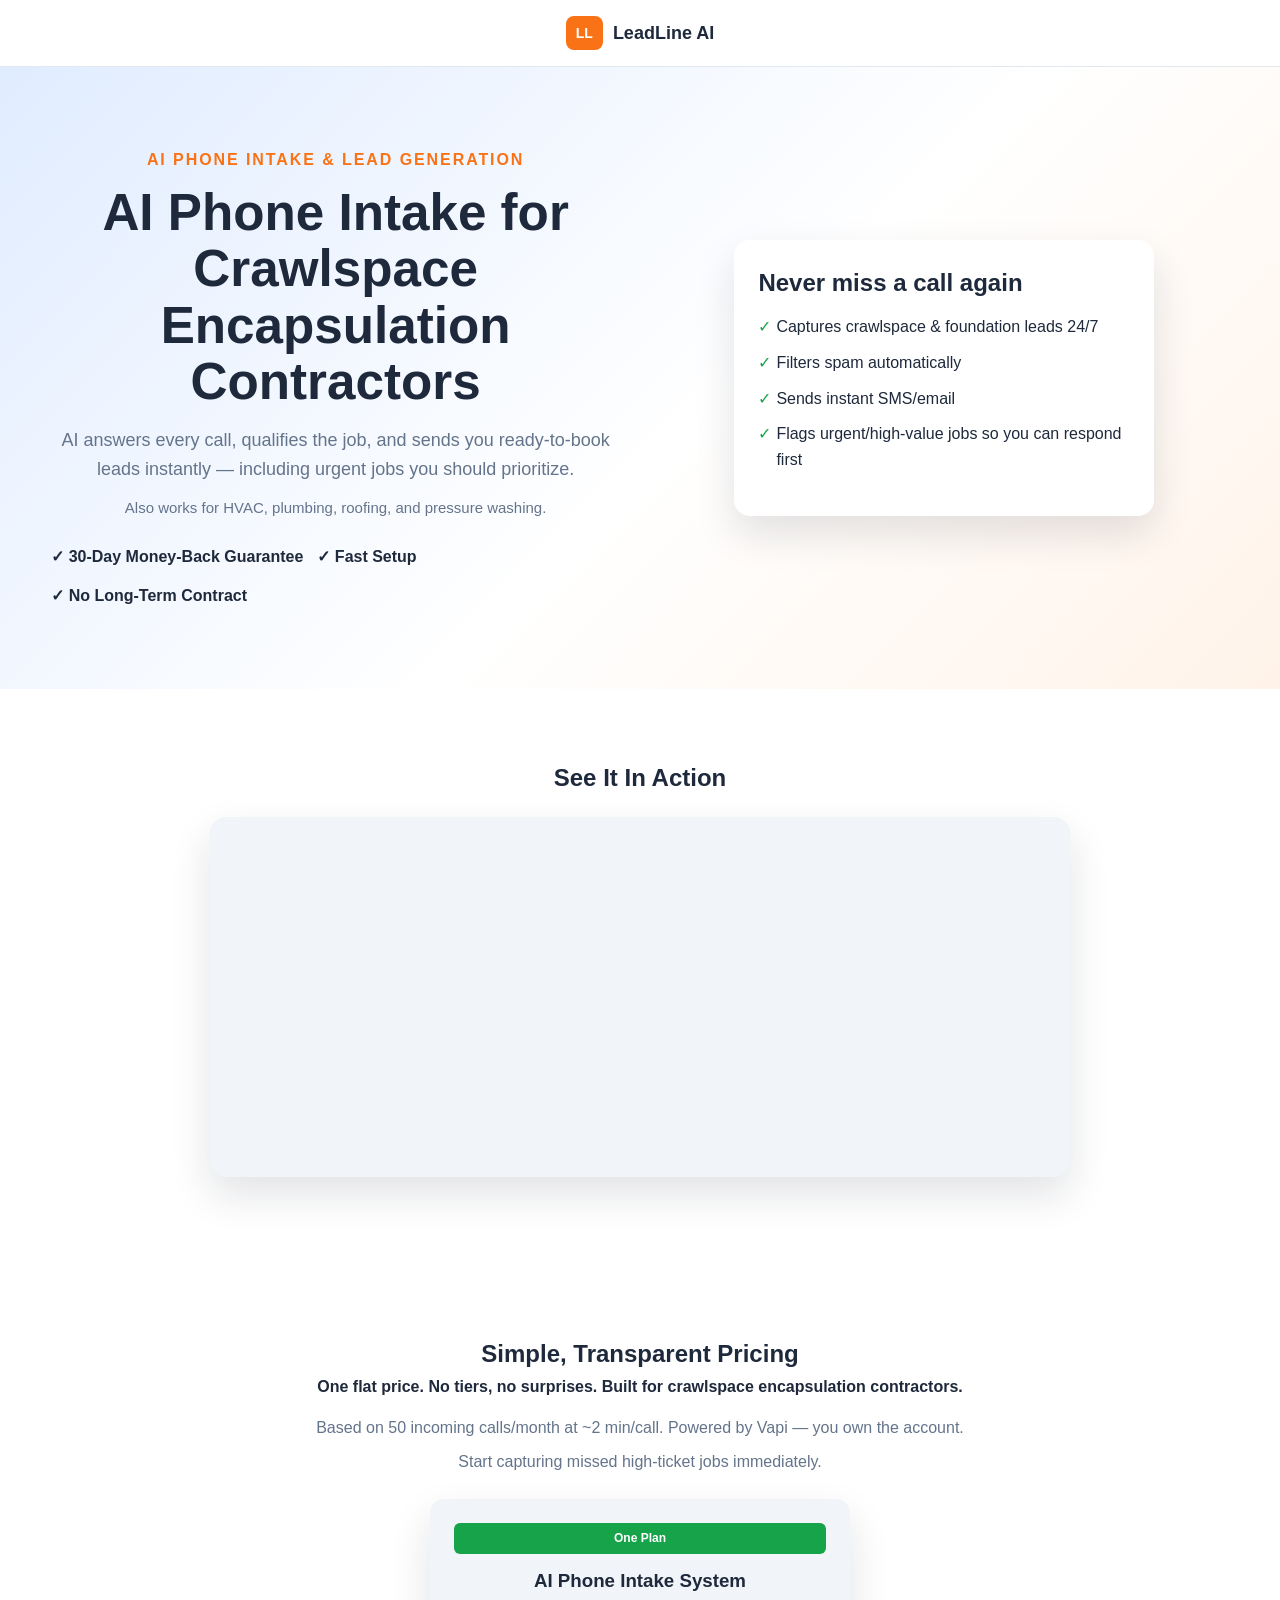
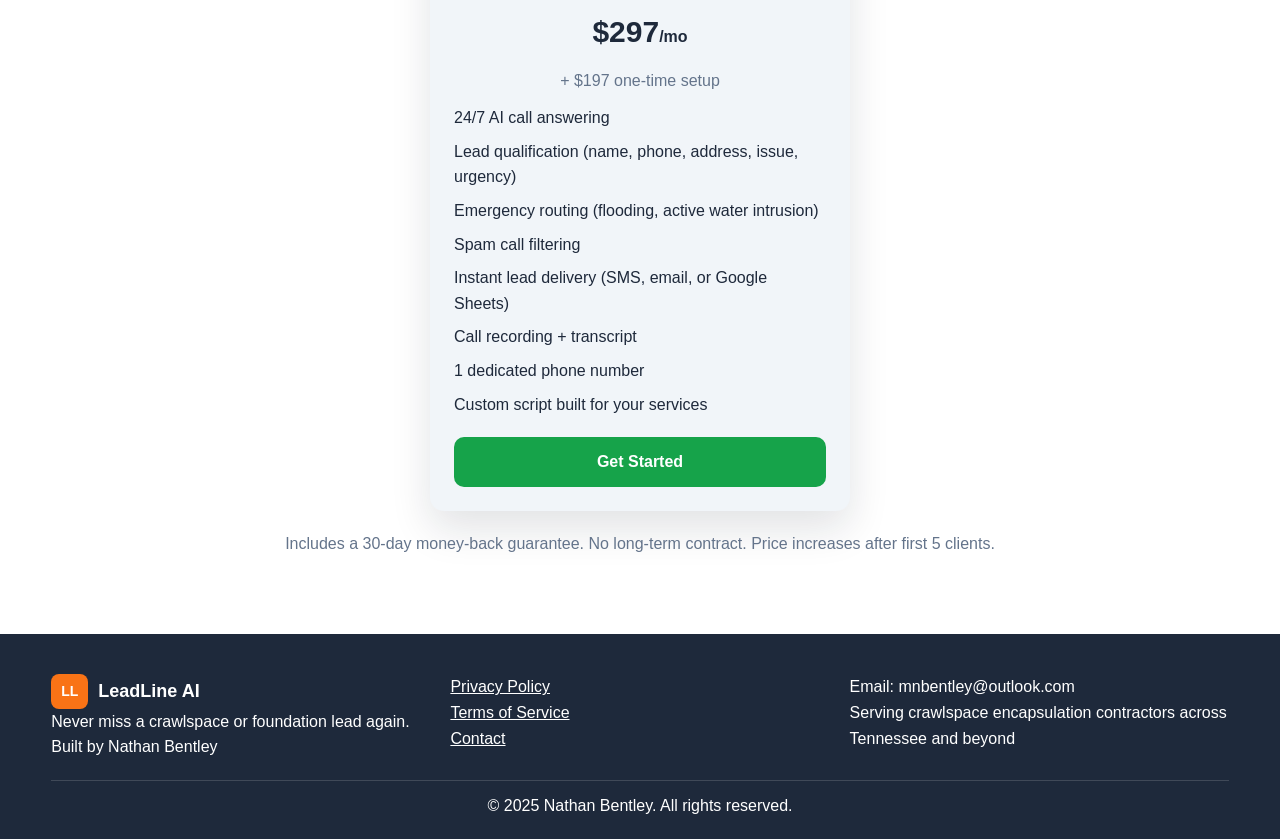
==== phone-intake-landing/index.html @ 7476817b "add urgency angle to hero + tighten copy" ====
<!DOCTYPE html>
<html lang="en">
<head>
  <meta charset="UTF-8" />
  <meta name="viewport" content="width=device-width, initial-scale=1" />
  <meta name="description" content="LeadLine AI answers missed calls, qualifies leads, and delivers them instantly for crawlspace encapsulation contractors." />
  <!-- Open Graph / Social Media -->
  <meta property="og:type" content="website" />
  <meta property="og:title" content="LeadLine AI | AI Phone Intake for Crawlspace Encapsulation Contractors" />
  <meta property="og:description" content="Never miss a lead—24/7 call answering, qualification, and job scheduling for crawlspace encapsulation contractors." />
  <meta property="og:image" content="https://yourdomain.com/social-preview.png" />
  <meta property="og:url" content="https://yourdomain.com" />
  <meta name="twitter:card" content="summary_large_image" />
  <meta name="twitter:title" content="LeadLine AI | AI Phone Intake for Crawlspace Encapsulation Contractors" />
  <meta name="twitter:description" content="Never miss a lead—24/7 call answering, qualification, and job scheduling for crawlspace encapsulation." />
  <meta name="twitter:image" content="https://yourdomain.com/social-preview.png" />
  <title>LeadLine AI | AI Phone Intake for Crawlspace Encapsulation Contractors</title>
  <link rel="icon" type="image/png" href="favicon.png" />
  <link rel="stylesheet" href="styles.css" />
</head>
<body>
  <a class="skip-link" href="#main">Skip to content</a>

  <header class="site-header" id="top">
    <nav class="nav" aria-label="Main">
      <div class="brand">
        <span class="brand-mark" aria-hidden="true">LL</span>
        <span class="brand-name">LeadLine AI</span>
      </div>
    </nav>
  </header>

  <main id="main">
    <section class="hero">
      <div class="container hero-grid">
        <div class="hero-copy">
          <p class="eyebrow">AI Phone Intake & Lead Generation</p>
          <h1>AI Phone Intake for Crawlspace Encapsulation Contractors</h1>
          <p class="subhead">AI answers every call, qualifies the job, and sends you ready-to-book leads instantly — including urgent jobs you should prioritize.</p>
          <p class="subhead" style="font-size: 15px; margin-top: -12px;">Also works for HVAC, plumbing, roofing, and pressure washing.</p>
          <div class="trust">
            <span>✓ 30-Day Money-Back Guarantee</span>
            <span>✓ Fast Setup</span>
            <span>✓ No Long-Term Contract</span>
          </div>
        </div>
        <div class="hero-card" aria-label="Summary card">
          <div class="hero-card-inner">
            <h2>Never miss a call again</h2>
            <ul>
              <li>Captures crawlspace & foundation leads 24/7</li>
              <li>Filters spam automatically</li>
              <li>Sends instant SMS/email</li>
              <li>Flags urgent/high-value jobs so you can respond first</li>
            </ul>
          </div>
        </div>
      </div>
    </section>

    <section class="video" id="get-started">
      <div class="container">
        <h2>See It In Action</h2>
        <div class="video-wrap">
          <iframe
            title="LeadLine AI demo"
            src="https://www.loom.com/embed/12f3e330331041a691b1dd29a1fb21e3"
            frameborder="0"
            allowfullscreen>
          </iframe>
        </div>
      </div>
    </section>

    <section class="pricing" id="pricing">
      <div class="container">
        <h2>Simple, Transparent Pricing</h2>
        <p class="calc" style="margin-bottom: 16px; font-weight: 600; color: var(--dark);">One flat price. No tiers, no surprises. Built for crawlspace encapsulation contractors.</p>
        <p class="calc">Based on 50 incoming calls/month at ~2 min/call. Powered by Vapi — you own the account.</p>
        <p class="calc">Start capturing missed high-ticket jobs immediately.</p>
        <div class="pricing-grid">
          <div class="card">
            <span class="badge badge-pop">One Plan</span>
            <h3>AI Phone Intake System</h3>
            <p class="price">$297<span>/mo</span></p>
            <p class="setup">+ $197 one-time setup</p>
            <ul>
              <li>24/7 AI call answering</li>
              <li>Lead qualification (name, phone, address, issue, urgency)</li>
              <li>Emergency routing (flooding, active water intrusion)</li>
              <li>Spam call filtering</li>
              <li>Instant lead delivery (SMS, email, or Google Sheets)</li>
              <li>Call recording + transcript</li>
              <li>1 dedicated phone number</li>
              <li>Custom script built for your services</li>
            </ul>
            <a class="btn btn-primary" data-track="pricing-pro" href="https://buy.stripe.com/eVq7sKauSaXr9Ei1E37kc06" target="_blank" rel="noopener">Get Started</a>
          </div>
        </div>
        <p class="calc" style="margin-top: 20px; text-align: center;">Includes a 30-day money-back guarantee. No long-term contract. Price increases after first 5 clients.</p>
      </div>
    </section>
  </main>

  <footer class="footer">
    <div class="container footer-grid">
      <div>
        <div class="brand">
          <span class="brand-mark" aria-hidden="true">LL</span>
          <span class="brand-name">LeadLine AI</span>
        </div>
        <p>Never miss a crawlspace or foundation lead again.</p>
        <p>Built by Nathan Bentley</p>
      </div>
      <div>
        <p><a href="#">Privacy Policy</a></p>
        <p><a href="#">Terms of Service</a></p>
        <p><a href="mailto:mnbentley@outlook.com">Contact</a></p>
      </div>
      <div>
        <p>Email: mnbentley@outlook.com</p>
        <p>Serving crawlspace encapsulation contractors across Tennessee and beyond</p>
      </div>
    </div>
    <div class="container footer-bottom">
      <p>© 2025 Nathan Bentley. All rights reserved.</p>
    </div>
  </footer>

</body>
</html>
---- phone-intake-landing/styles.css ----
:root {
  --primary: #2563eb;
  --secondary: #16a34a;
  --accent: #f97316;
  --dark: #1e293b;
  --medium: #64748b;
  --light: #f1f5f9;
  --white: #ffffff;
  --shadow: 0 18px 40px rgba(15, 23, 42, 0.12);
}

* {
  box-sizing: border-box;
  margin: 0;
  padding: 0;
}

body {
  font-family: "Segoe UI", Roboto, sans-serif;
  color: var(--dark);
  background: var(--white);
  line-height: 1.6;
}

a {
  color: inherit;
  text-decoration: none;
}

img, iframe {
  max-width: 100%;
  display: block;
}

.skip-link {
  position: absolute;
  left: -999px;
  top: 10px;
  background: var(--dark);
  color: var(--white);
  padding: 8px 12px;
  z-index: 1000;
}

.skip-link:focus {
  left: 10px;
}

.container {
  width: min(1200px, 92%);
  margin: 0 auto;
}

.site-header {
  position: sticky;
  top: 0;
  z-index: 999;
  background: rgba(255, 255, 255, 0.92);
  backdrop-filter: blur(10px);
  border-bottom: 1px solid #e2e8f0;
}

.nav {
  display: flex;
  align-items: center;
  justify-content: center;
  padding: 16px 0;
}

.brand {
  display: flex;
  align-items: center;
  gap: 10px;
  font-weight: 700;
}

.brand-mark {
  background: var(--accent);
  color: var(--white);
  padding: 6px 10px;
  border-radius: 8px;
  font-size: 14px;
}

.brand-name {
  font-size: 18px;
}

.hero {
  background: linear-gradient(135deg, #e0ecff, #ffffff 55%, #fff3e9);
  padding: 80px 0;
}

.hero-grid {
  display: grid;
  grid-template-columns: repeat(auto-fit, minmax(280px, 1fr));
  gap: 40px;
  align-items: center;
}

.hero-copy {
  text-align: center;
}

.eyebrow {
  text-transform: uppercase;
  letter-spacing: 0.12em;
  font-weight: 700;
  color: var(--accent);
  margin-bottom: 12px;
}

.hero h1 {
  font-size: clamp(32px, 4vw, 52px);
  line-height: 1.1;
  margin-bottom: 16px;
}

.subhead {
  font-size: 18px;
  color: var(--medium);
  margin-bottom: 24px;
}

.btn {
  display: inline-flex;
  align-items: center;
  justify-content: center;
  min-height: 48px;
  padding: 12px 22px;
  border-radius: 10px;
  font-weight: 700;
  transition: transform 0.2s ease, box-shadow 0.2s ease;
}

.btn:hover {
  transform: translateY(-2px);
  box-shadow: var(--shadow);
}

.btn-primary {
  background: var(--secondary);
  color: var(--white);
}

.btn-secondary {
  border: 2px solid var(--primary);
  color: var(--primary);
  background: transparent;
}

.btn-outline {
  border: 2px solid var(--dark);
  color: var(--dark);
  background: transparent;
}

.trust {
  display: flex;
  flex-wrap: wrap;
  gap: 14px;
  color: var(--dark);
  font-weight: 600;
}

.hero-card {
  background: var(--white);
  border-radius: 16px;
  box-shadow: var(--shadow);
  padding: 24px;
  max-width: 420px;
  margin: 0 auto;
}

.hero-card-inner h2 {
  margin-bottom: 12px;
}

.hero-card-inner ul {
  list-style: none;
  margin: 12px 0 20px;
}

.hero-card-inner li {
  padding-left: 18px;
  position: relative;
  margin-bottom: 10px;
}

.hero-card-inner li::before {
  content: "✓";
  position: absolute;
  left: 0;
  color: var(--secondary);
}

.video {
  padding: 70px 0;
}

.video .container,
.pricing .container {
  text-align: center;
}

.video-wrap {
  margin: 20px 0 18px;
  border-radius: 16px;
  overflow: hidden;
  background: var(--light);
  box-shadow: var(--shadow);
  max-width: 860px;
  margin-left: auto;
  margin-right: auto;
}

.video-wrap iframe {
  width: 100%;
  height: 360px;
  border: 0;
}

.pricing {
  background: var(--white);
  padding: 70px 0;
}

.calc {
  color: var(--medium);
  margin-bottom: 8px;
}

.pricing-grid {
  display: grid;
  grid-template-columns: minmax(260px, 420px);
  gap: 22px;
  margin-top: 24px;
  justify-content: center;
}

.card {
  background: var(--light);
  border-radius: 14px;
  padding: 24px;
  display: flex;
  flex-direction: column;
  gap: 12px;
  box-shadow: var(--shadow);
  transition: transform 0.2s ease, box-shadow 0.2s ease;
}

.card:hover {
  transform: translateY(-4px);
  box-shadow: 0 20px 50px rgba(15, 23, 42, 0.18);
}

.card ul {
  list-style: none;
  text-align: left;
}

.card ul li {
  margin-bottom: 8px;
}

.badge {
  background: var(--accent);
  color: var(--white);
  padding: 6px 10px;
  display: inline-block;
  border-radius: 6px;
  font-size: 12px;
  font-weight: 700;
}

.badge-pop {
  background: var(--secondary);
}

.price {
  font-size: 30px;
  font-weight: 700;
}

.price span {
  font-size: 16px;
  color: inherit;
}

.setup {
  color: var(--medium);
}

.footer {
  background: var(--dark);
  color: var(--white);
  padding: 40px 0 20px;
}

.footer-grid {
  display: grid;
  grid-template-columns: repeat(auto-fit, minmax(220px, 1fr));
  gap: 20px;
}

.footer a {
  color: var(--white);
  text-decoration: underline;
}

.footer-bottom {
  border-top: 1px solid rgba(255, 255, 255, 0.15);
  margin-top: 20px;
  padding-top: 12px;
  text-align: center;
}

@media (max-width: 768px) {
  .hero {
    padding: 64px 0;
  }

  .video-wrap iframe {
    height: 220px;
  }
}
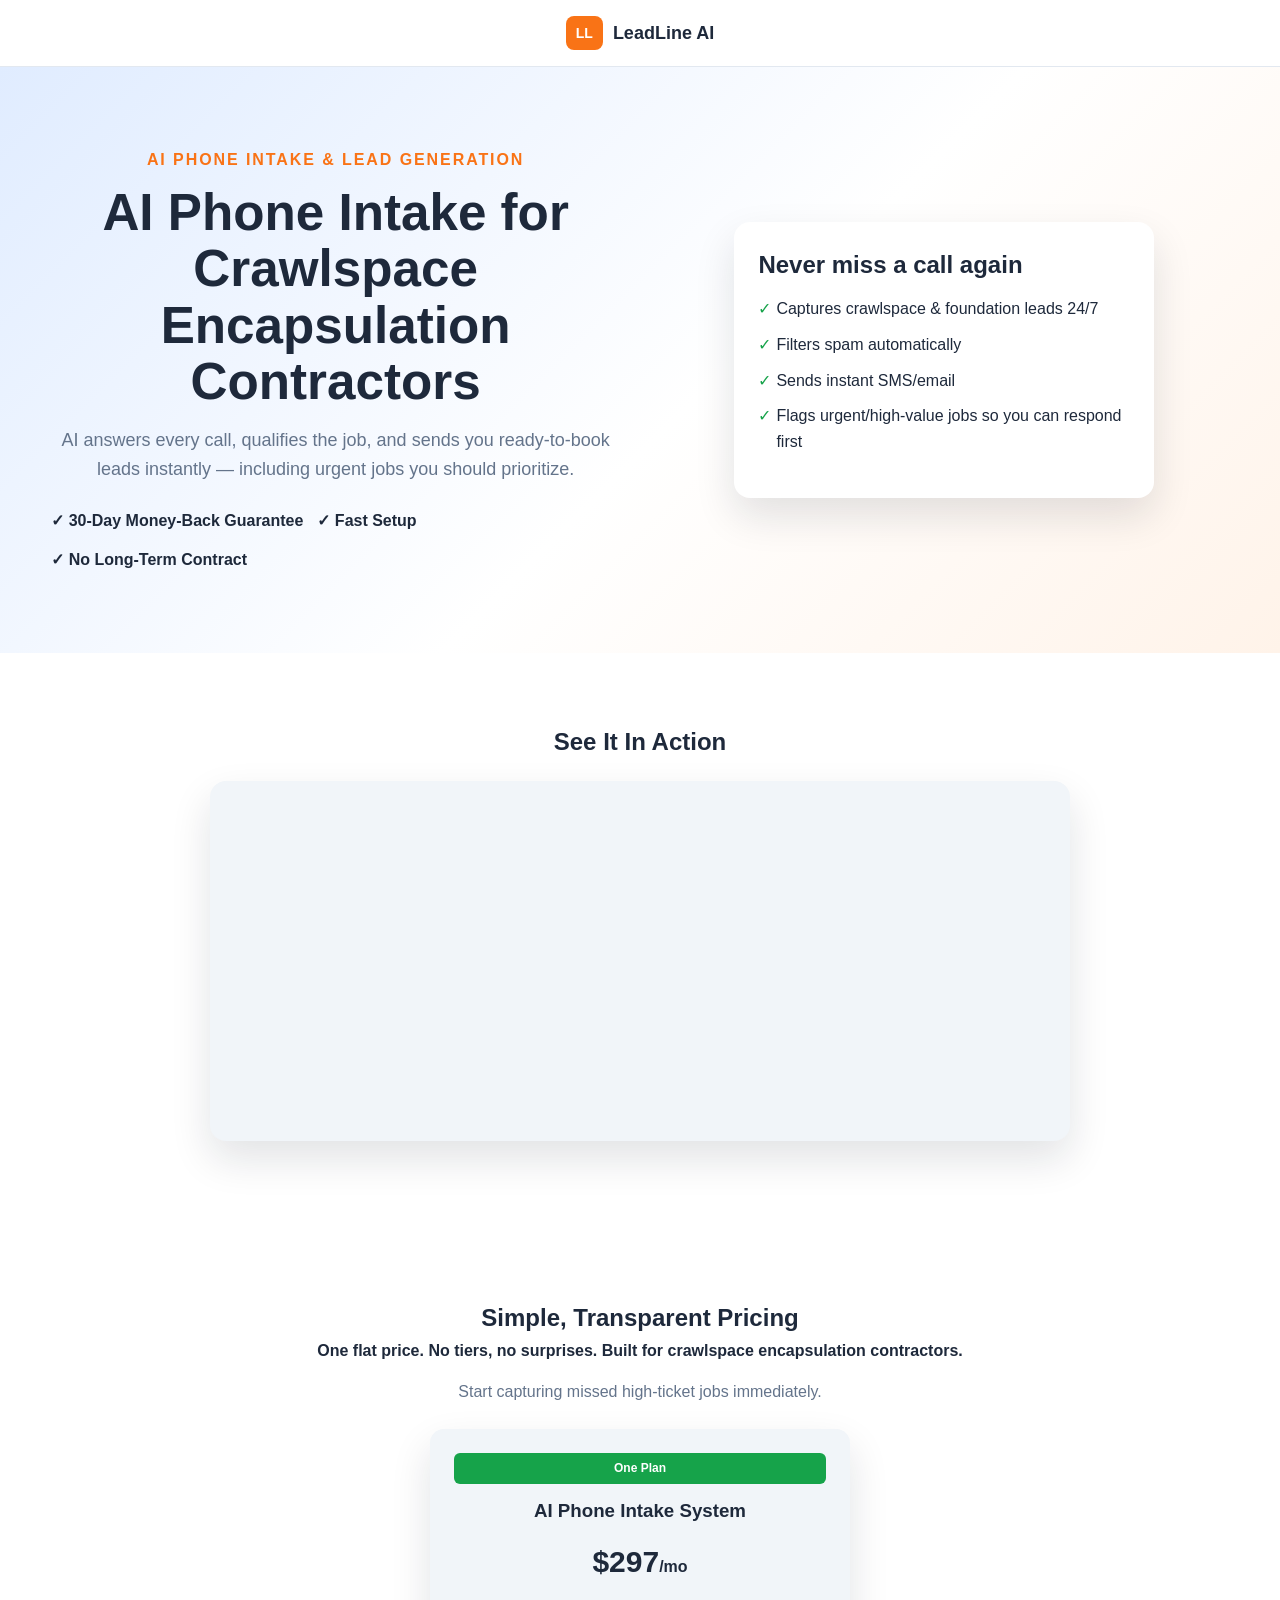
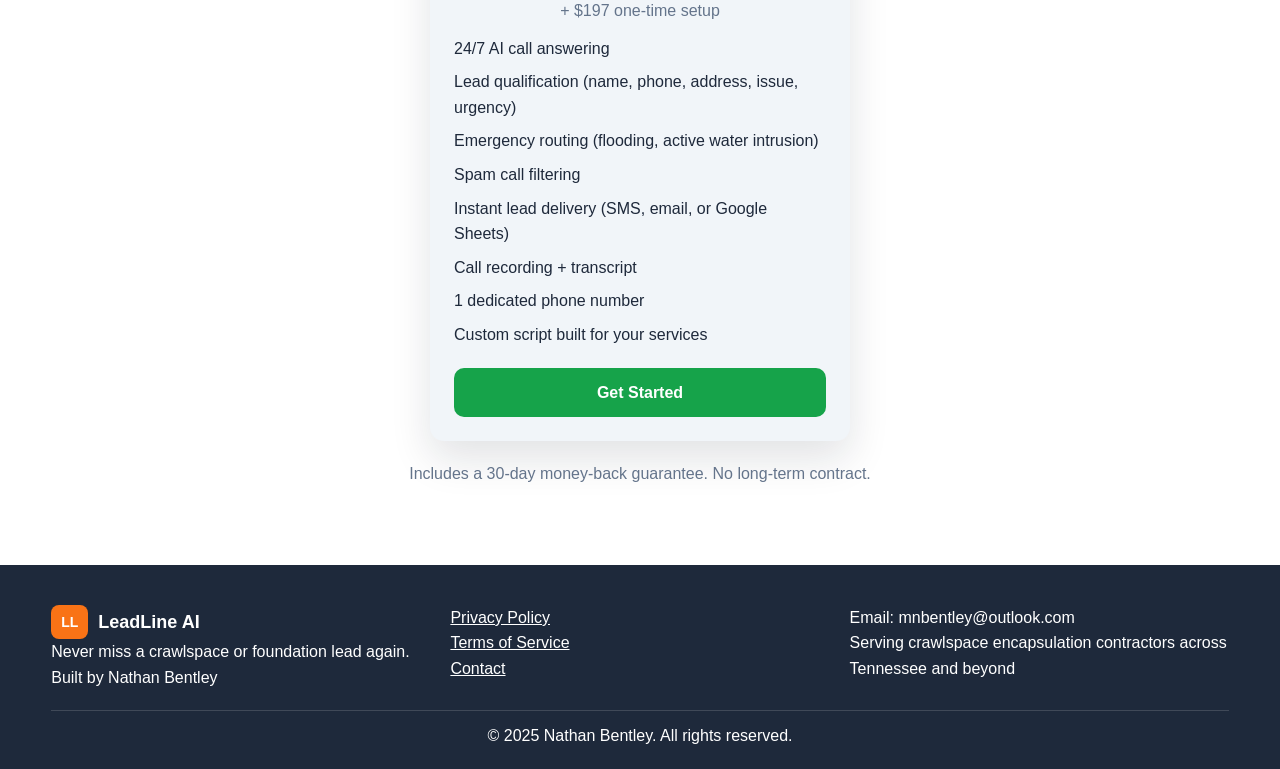
==== commit ba871a18: "tighten landing page copy" ====
--- a/phone-intake-landing/index.html
+++ b/phone-intake-landing/index.html
@@ -37,7 +37,6 @@
           <p class="eyebrow">AI Phone Intake & Lead Generation</p>
           <h1>AI Phone Intake for Crawlspace Encapsulation Contractors</h1>
           <p class="subhead">AI answers every call, qualifies the job, and sends you ready-to-book leads instantly — including urgent jobs you should prioritize.</p>
-          <p class="subhead" style="font-size: 15px; margin-top: -12px;">Also works for HVAC, plumbing, roofing, and pressure washing.</p>
           <div class="trust">
             <span>✓ 30-Day Money-Back Guarantee</span>
             <span>✓ Fast Setup</span>
@@ -76,7 +75,6 @@
       <div class="container">
         <h2>Simple, Transparent Pricing</h2>
         <p class="calc" style="margin-bottom: 16px; font-weight: 600; color: var(--dark);">One flat price. No tiers, no surprises. Built for crawlspace encapsulation contractors.</p>
-        <p class="calc">Based on 50 incoming calls/month at ~2 min/call. Powered by Vapi — you own the account.</p>
         <p class="calc">Start capturing missed high-ticket jobs immediately.</p>
         <div class="pricing-grid">
           <div class="card">
@@ -97,7 +95,7 @@
             <a class="btn btn-primary" data-track="pricing-pro" href="https://buy.stripe.com/eVq7sKauSaXr9Ei1E37kc06" target="_blank" rel="noopener">Get Started</a>
           </div>
         </div>
-        <p class="calc" style="margin-top: 20px; text-align: center;">Includes a 30-day money-back guarantee. No long-term contract. Price increases after first 5 clients.</p>
+        <p class="calc" style="margin-top: 20px; text-align: center;">Includes a 30-day money-back guarantee. No long-term contract.</p>
       </div>
     </section>
   </main>
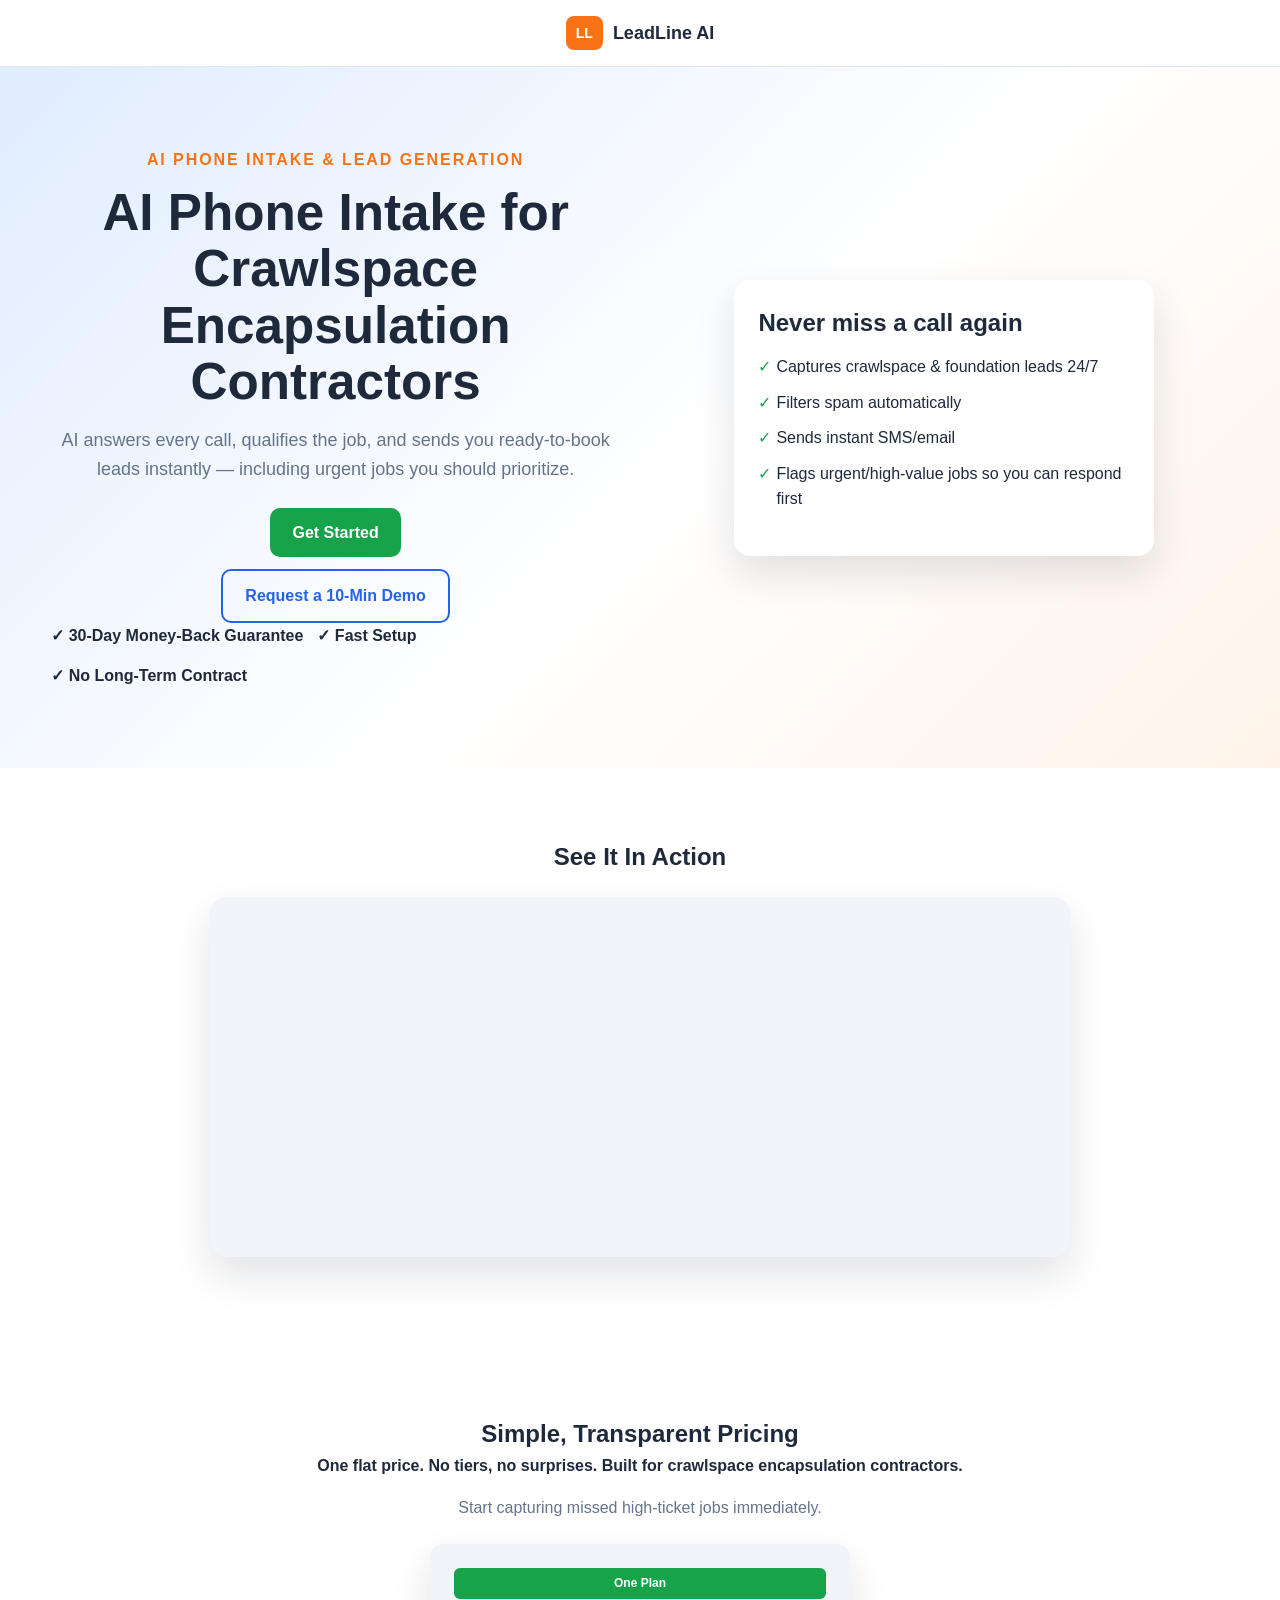
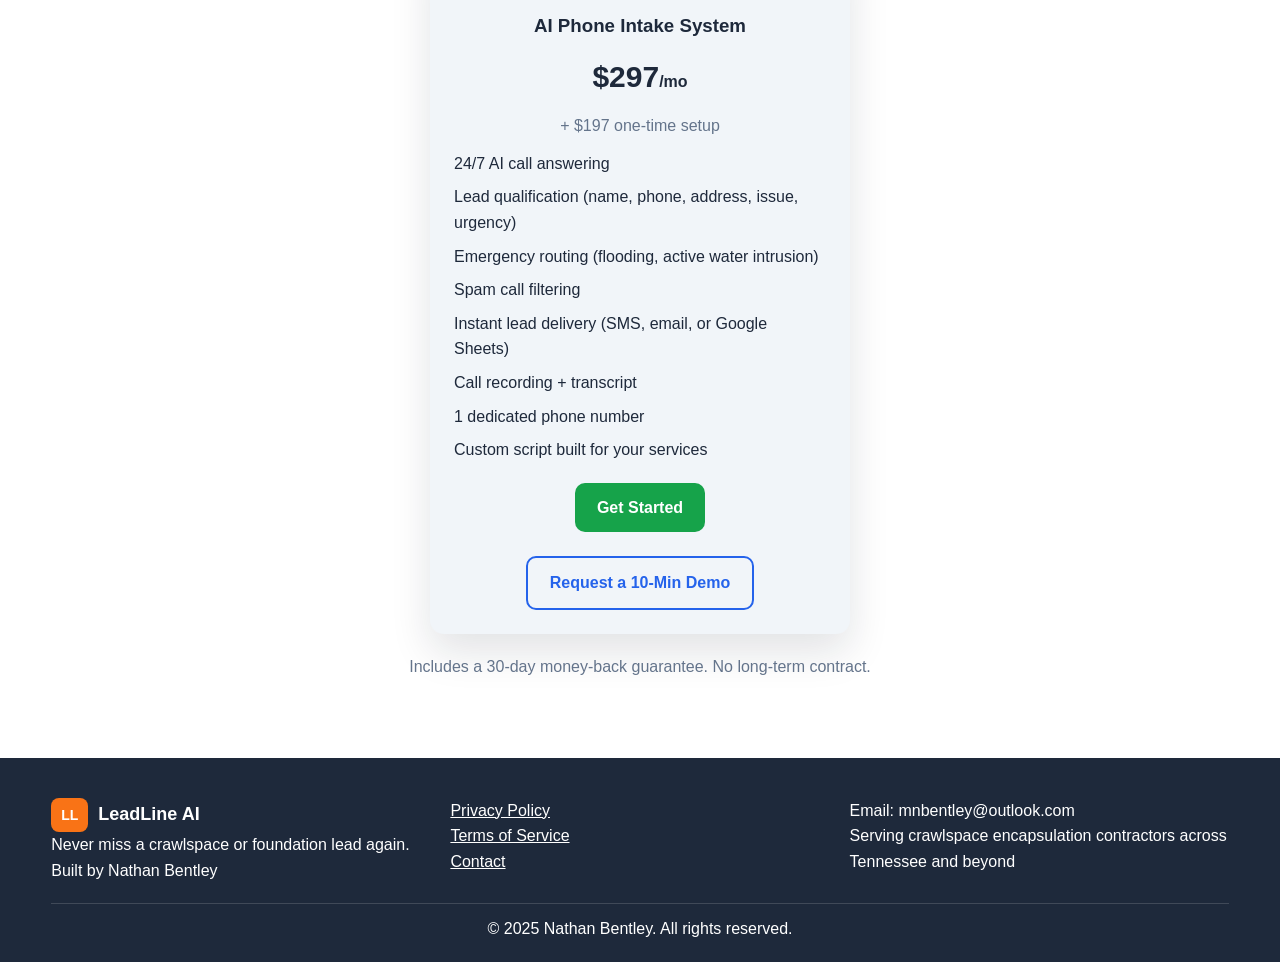
==== commit eec97d27: "add email demo CTA" ====
--- a/phone-intake-landing/index.html
+++ b/phone-intake-landing/index.html
@@ -37,6 +37,12 @@
           <p class="eyebrow">AI Phone Intake & Lead Generation</p>
           <h1>AI Phone Intake for Crawlspace Encapsulation Contractors</h1>
           <p class="subhead">AI answers every call, qualifies the job, and sends you ready-to-book leads instantly — including urgent jobs you should prioritize.</p>
+          <div>
+            <a class="btn btn-primary" data-track="hero-pro" href="https://buy.stripe.com/eVq7sKauSaXr9Ei1E37kc06" target="_blank" rel="noopener">Get Started</a>
+          </div>
+          <div style="margin-top: 12px;">
+            <a class="btn btn-secondary" data-track="hero-demo-request" href="mailto:mnbentley@outlook.com?subject=10-Min%20Demo%20Request&amp;body=Hey%20%E2%80%94%20I%20saw%20your%20AI%20phone%20intake%20demo%20and%20would%20like%20to%20schedule%20a%20quick%2010-minute%20walkthrough.">Request a 10-Min Demo</a>
+          </div>
           <div class="trust">
             <span>✓ 30-Day Money-Back Guarantee</span>
             <span>✓ Fast Setup</span>
@@ -92,7 +98,12 @@
               <li>1 dedicated phone number</li>
               <li>Custom script built for your services</li>
             </ul>
-            <a class="btn btn-primary" data-track="pricing-pro" href="https://buy.stripe.com/eVq7sKauSaXr9Ei1E37kc06" target="_blank" rel="noopener">Get Started</a>
+            <div>
+              <a class="btn btn-primary" data-track="pricing-pro" href="https://buy.stripe.com/eVq7sKauSaXr9Ei1E37kc06" target="_blank" rel="noopener">Get Started</a>
+            </div>
+            <div style="margin-top: 12px;">
+              <a class="btn btn-secondary" data-track="pricing-demo-request" href="mailto:mnbentley@outlook.com?subject=10-Min%20Demo%20Request&amp;body=Hey%20%E2%80%94%20I%20saw%20your%20AI%20phone%20intake%20demo%20and%20would%20like%20to%20schedule%20a%20quick%2010-minute%20walkthrough.">Request a 10-Min Demo</a>
+            </div>
           </div>
         </div>
         <p class="calc" style="margin-top: 20px; text-align: center;">Includes a 30-day money-back guarantee. No long-term contract.</p>
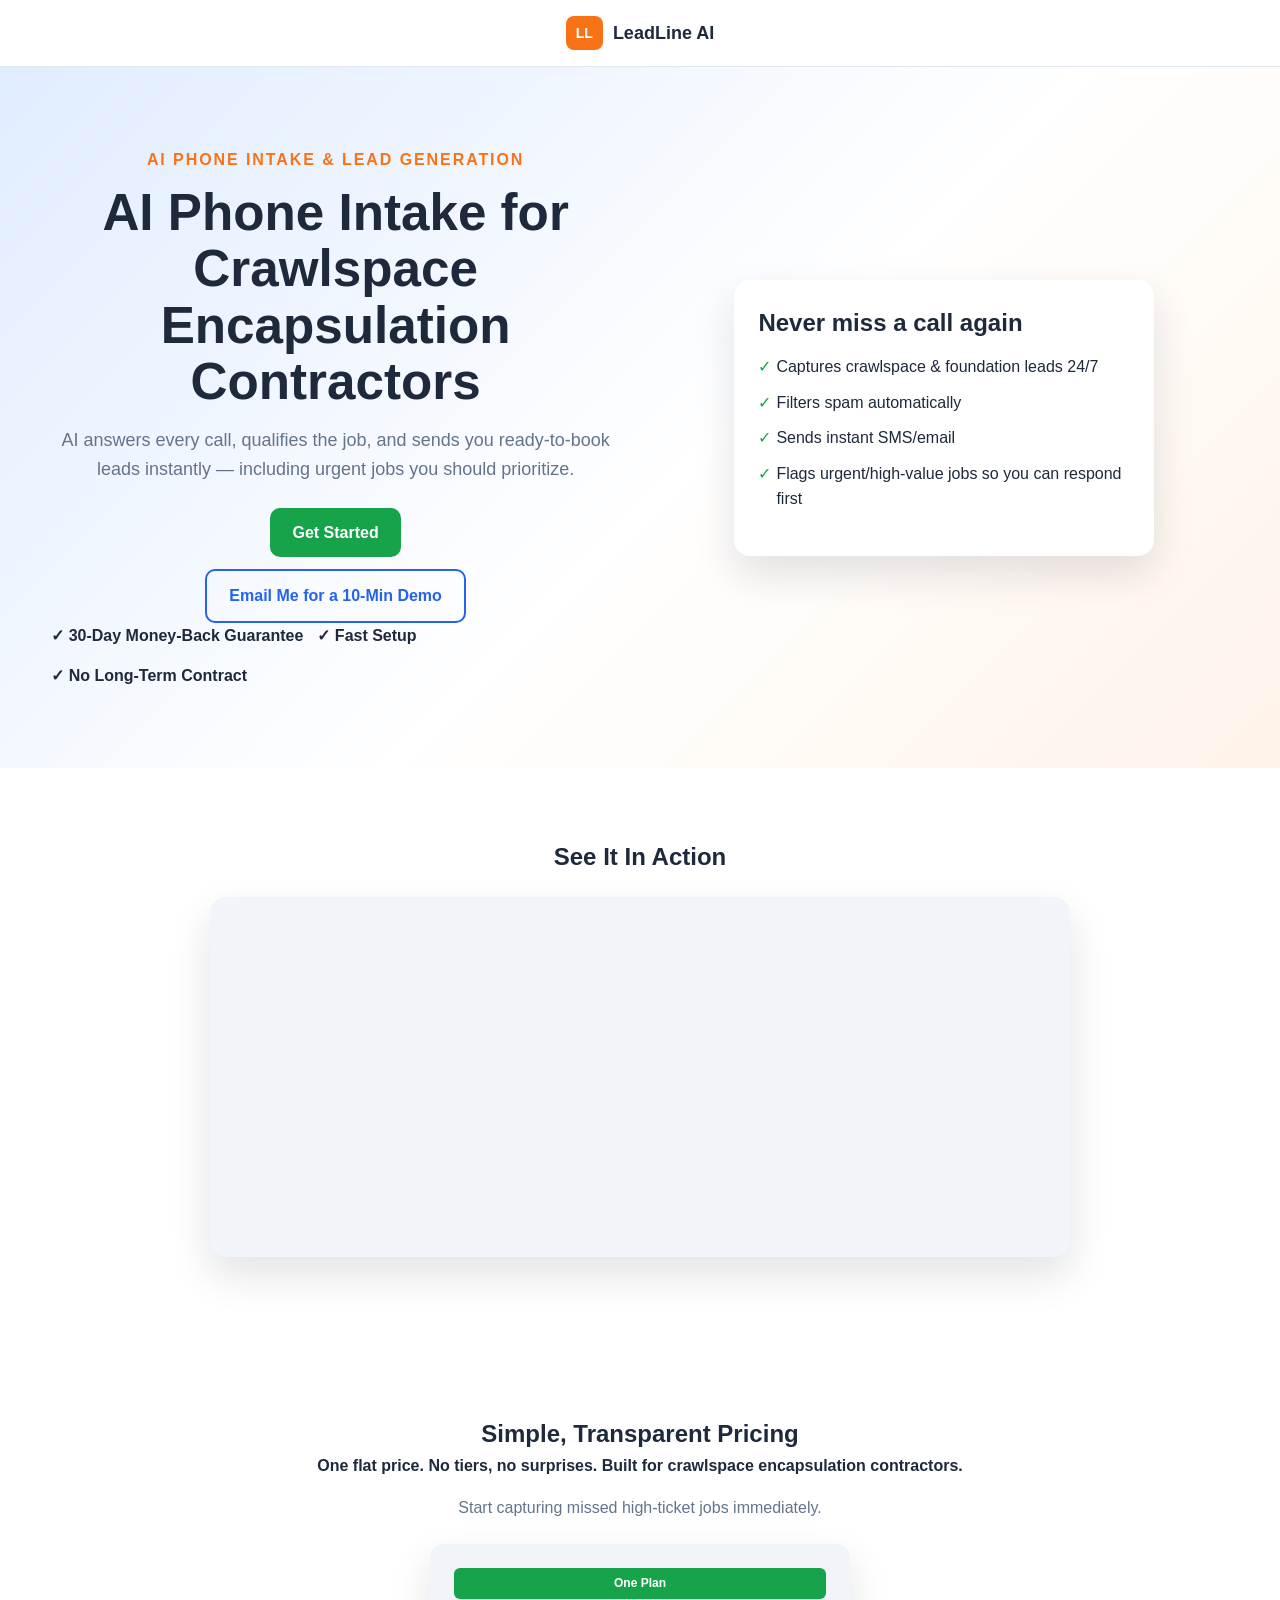
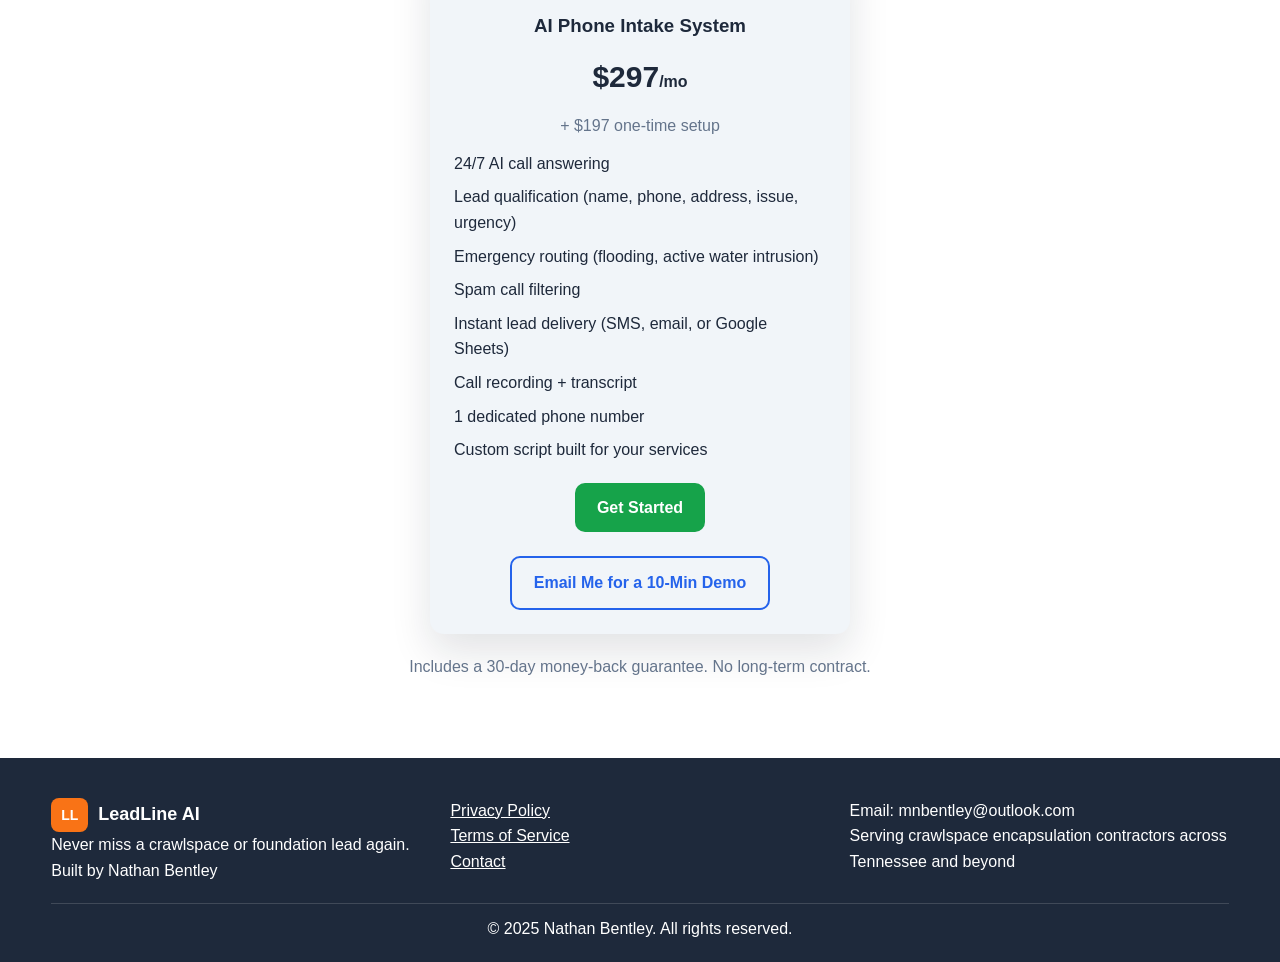
==== commit b148c9af: "replace broken demo button with email CTA" ====
--- a/phone-intake-landing/index.html
+++ b/phone-intake-landing/index.html
@@ -32,7 +32,7 @@
 
   <main id="main">
     <section class="hero">
-      <div class="container hero-grid">
+        <div class="container hero-grid">
         <div class="hero-copy">
           <p class="eyebrow">AI Phone Intake & Lead Generation</p>
           <h1>AI Phone Intake for Crawlspace Encapsulation Contractors</h1>
@@ -41,8 +41,8 @@
             <a class="btn btn-primary" data-track="hero-pro" href="https://buy.stripe.com/eVq7sKauSaXr9Ei1E37kc06" target="_blank" rel="noopener">Get Started</a>
           </div>
           <div style="margin-top: 12px;">
-            <a class="btn btn-secondary" data-track="hero-demo-request" href="mailto:mnbentley@outlook.com?subject=10-Min%20Demo%20Request&amp;body=Hey%20%E2%80%94%20I%20saw%20your%20AI%20phone%20intake%20demo%20and%20would%20like%20to%20schedule%20a%20quick%2010-minute%20walkthrough.">Request a 10-Min Demo</a>
-          </div>
+              <a class="btn btn-secondary" data-track="hero-demo-request" href="mailto:mnbentley@outlook.com?subject=10-Min%20Demo%20Request&amp;body=Hi%20Michael%2C%20I%20saw%20your%20AI%20phone%20intake%20demo%20and%20want%20to%20set%20up%20a%2010-minute%20walkthrough.">Email Me for a 10-Min Demo</a>
+            </div>
           <div class="trust">
             <span>✓ 30-Day Money-Back Guarantee</span>
             <span>✓ Fast Setup</span>
@@ -102,7 +102,7 @@
               <a class="btn btn-primary" data-track="pricing-pro" href="https://buy.stripe.com/eVq7sKauSaXr9Ei1E37kc06" target="_blank" rel="noopener">Get Started</a>
             </div>
             <div style="margin-top: 12px;">
-              <a class="btn btn-secondary" data-track="pricing-demo-request" href="mailto:mnbentley@outlook.com?subject=10-Min%20Demo%20Request&amp;body=Hey%20%E2%80%94%20I%20saw%20your%20AI%20phone%20intake%20demo%20and%20would%20like%20to%20schedule%20a%20quick%2010-minute%20walkthrough.">Request a 10-Min Demo</a>
+              <a class="btn btn-secondary" data-track="pricing-demo-request" href="mailto:mnbentley@outlook.com?subject=10-Min%20Demo%20Request&amp;body=Hi%20Michael%2C%20I%20saw%20your%20AI%20phone%20intake%20demo%20and%20want%20to%20set%20up%20a%2010-minute%20walkthrough.">Email Me for a 10-Min Demo</a>
             </div>
           </div>
         </div>
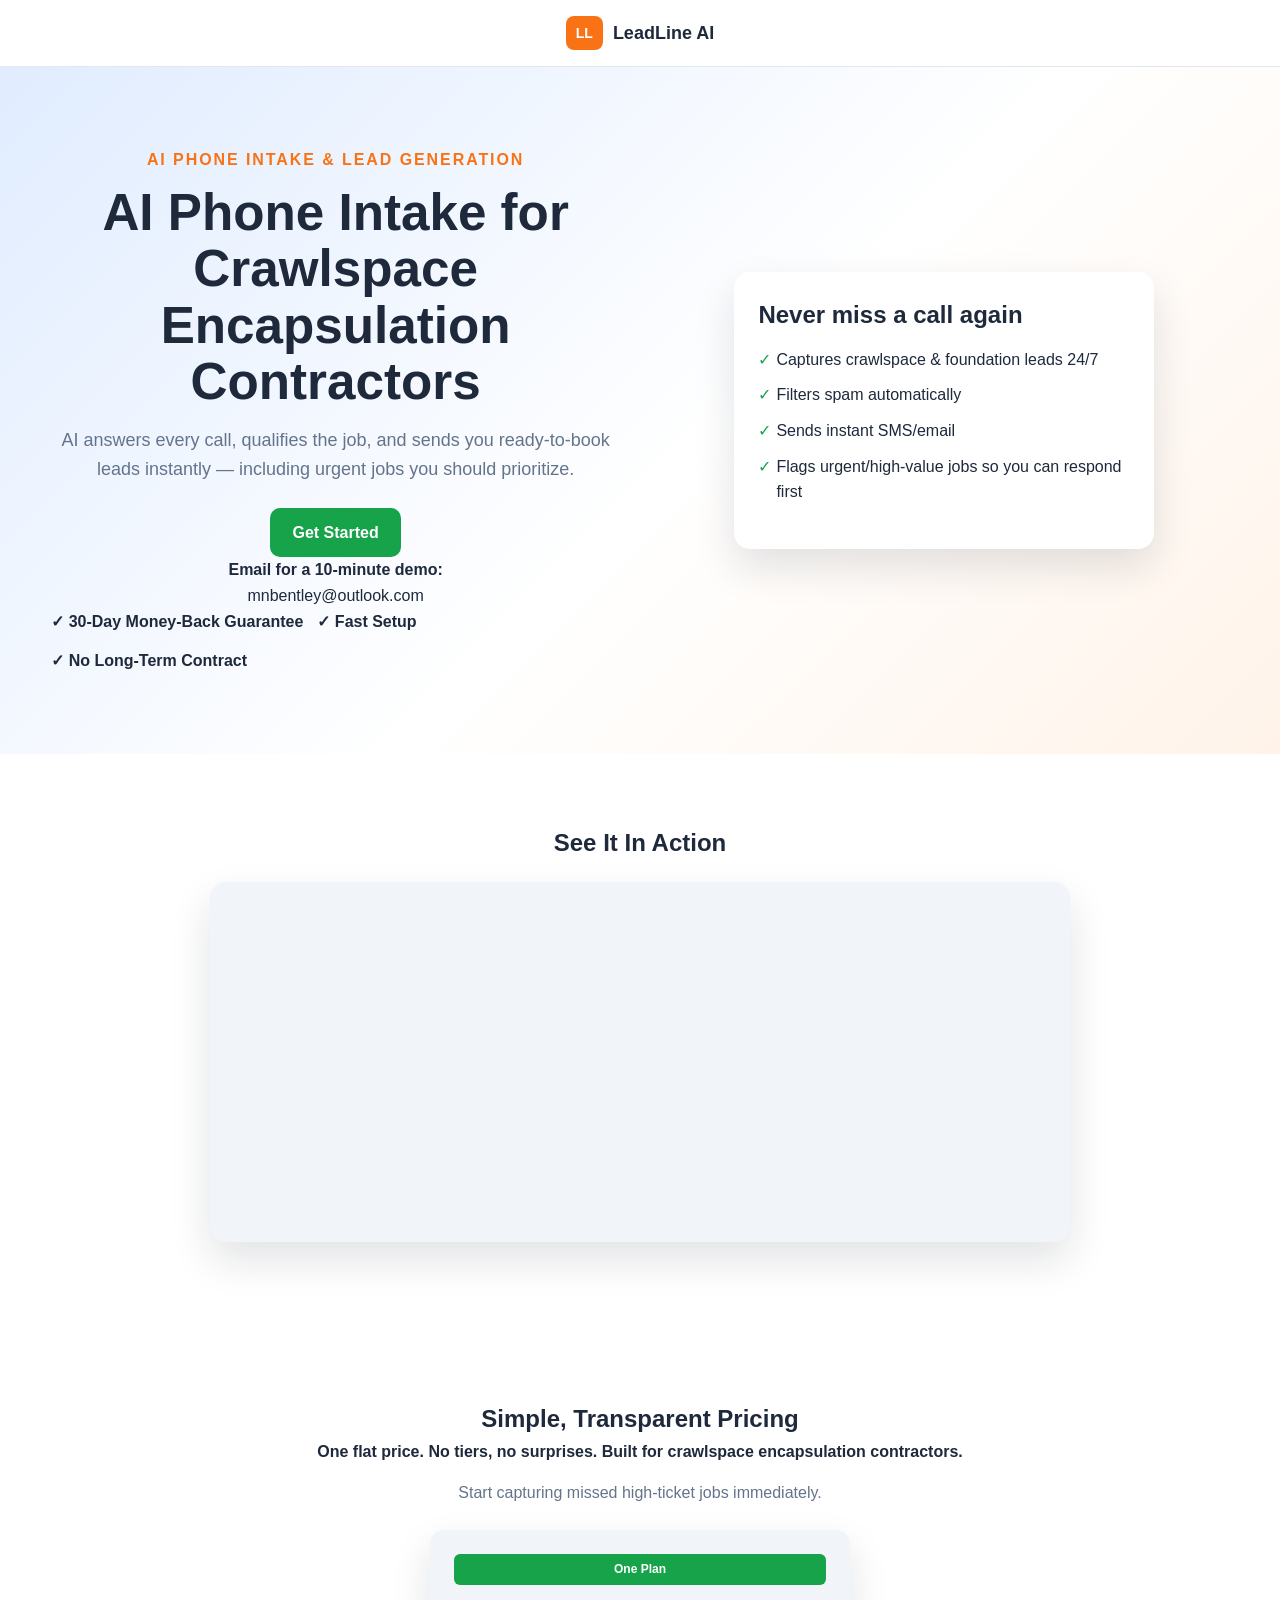
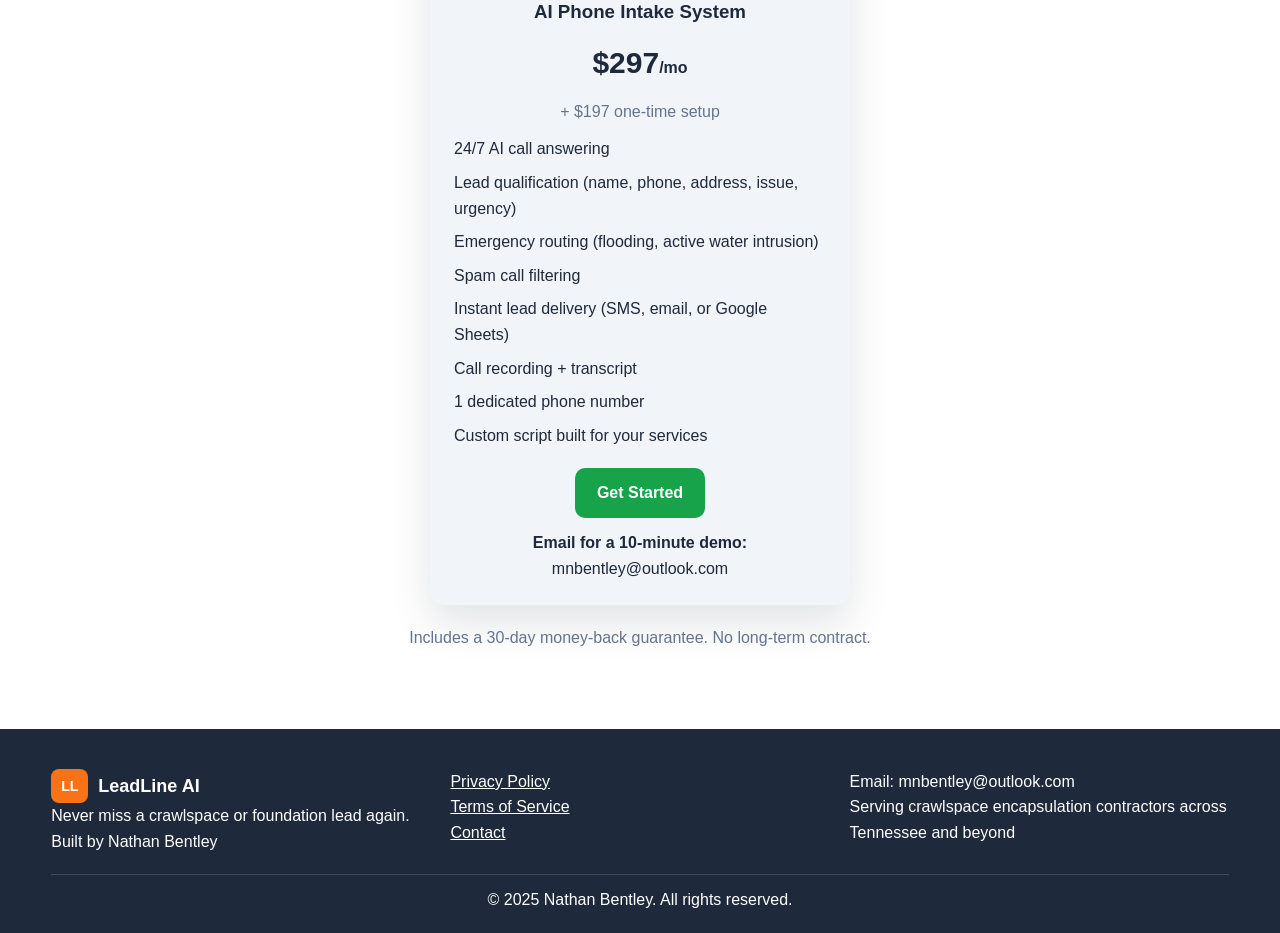
==== commit 3703c0e6: "replace broken email demo button with visible contact info" ====
--- a/phone-intake-landing/index.html
+++ b/phone-intake-landing/index.html
@@ -40,9 +40,10 @@
           <div>
             <a class="btn btn-primary" data-track="hero-pro" href="https://buy.stripe.com/eVq7sKauSaXr9Ei1E37kc06" target="_blank" rel="noopener">Get Started</a>
           </div>
-          <div style="margin-top: 12px;">
-              <a class="btn btn-secondary" data-track="hero-demo-request" href="mailto:mnbentley@outlook.com?subject=10-Min%20Demo%20Request&amp;body=Hi%20Michael%2C%20I%20saw%20your%20AI%20phone%20intake%20demo%20and%20want%20to%20set%20up%20a%2010-minute%20walkthrough.">Email Me for a 10-Min Demo</a>
-            </div>
+          <div class="hero-contact">
+            <p><strong>Email for a 10-minute demo:</strong></p>
+            <p><a href="mailto:mnbentley@outlook.com">mnbentley@outlook.com</a></p>
+          </div>
           <div class="trust">
             <span>✓ 30-Day Money-Back Guarantee</span>
             <span>✓ Fast Setup</span>
@@ -101,8 +102,9 @@
             <div>
               <a class="btn btn-primary" data-track="pricing-pro" href="https://buy.stripe.com/eVq7sKauSaXr9Ei1E37kc06" target="_blank" rel="noopener">Get Started</a>
             </div>
-            <div style="margin-top: 12px;">
-              <a class="btn btn-secondary" data-track="pricing-demo-request" href="mailto:mnbentley@outlook.com?subject=10-Min%20Demo%20Request&amp;body=Hi%20Michael%2C%20I%20saw%20your%20AI%20phone%20intake%20demo%20and%20want%20to%20set%20up%20a%2010-minute%20walkthrough.">Email Me for a 10-Min Demo</a>
+            <div class="hero-contact">
+              <p><strong>Email for a 10-minute demo:</strong></p>
+              <p><a href="mailto:mnbentley@outlook.com">mnbentley@outlook.com</a></p>
             </div>
           </div>
         </div>
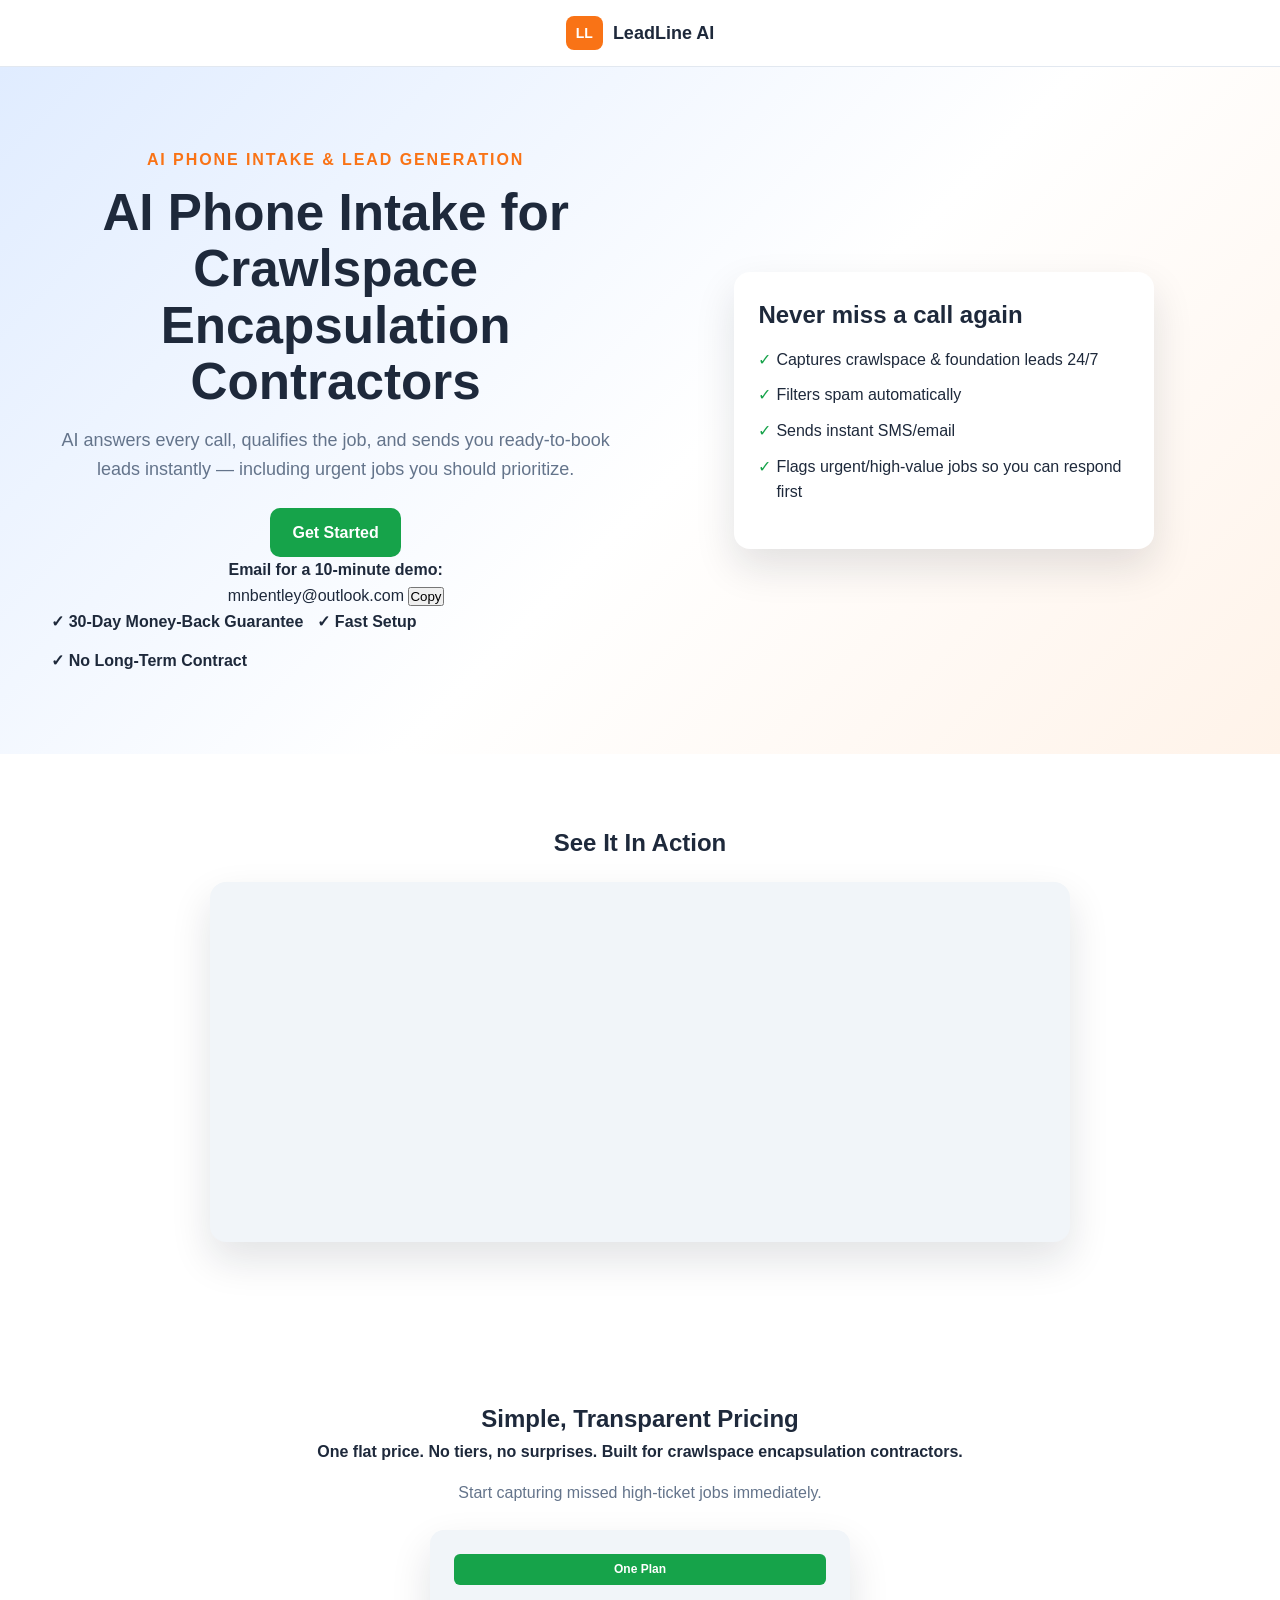
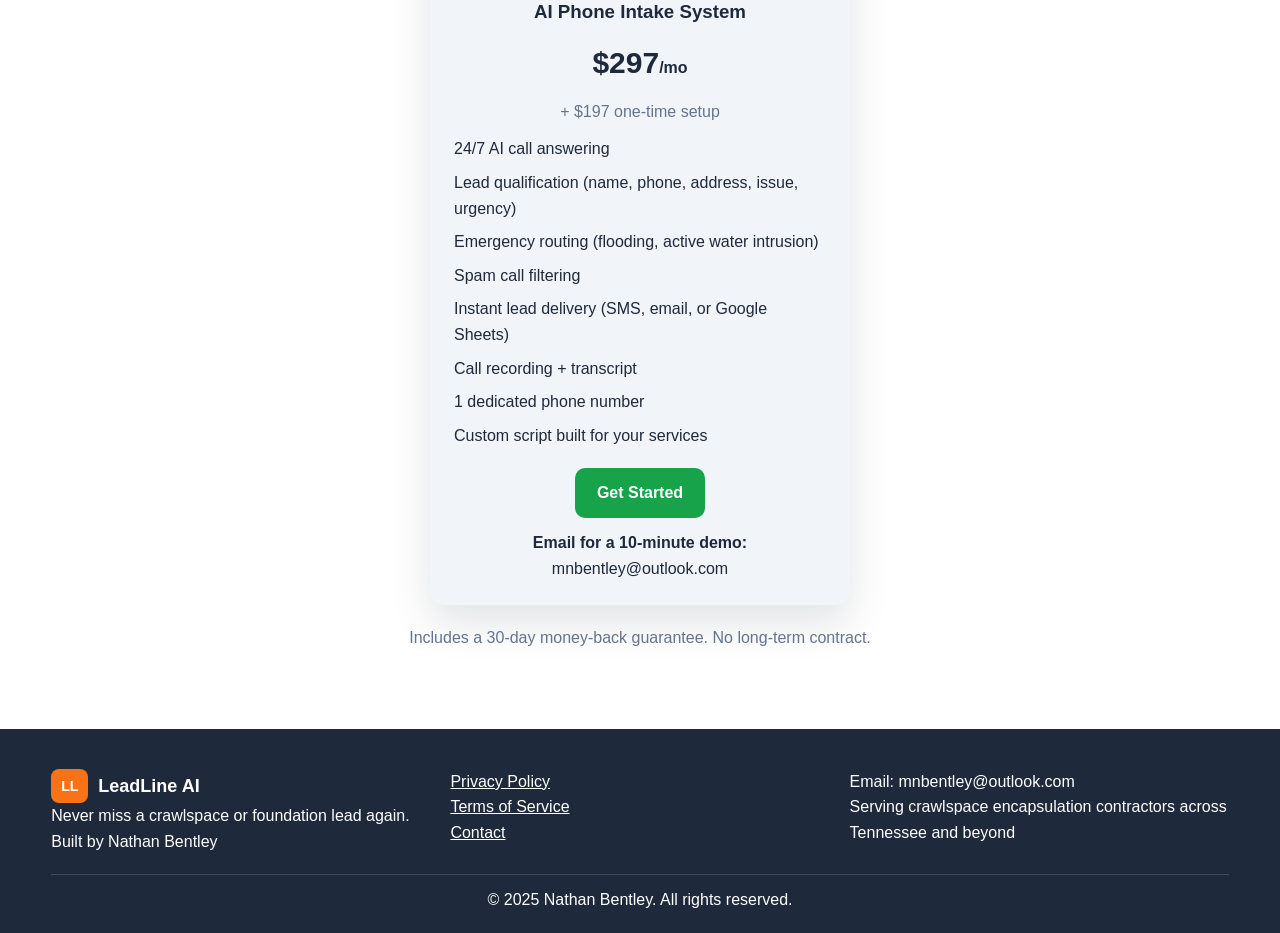
==== commit 72191073: "add copy email button" ====
--- a/phone-intake-landing/index.html
+++ b/phone-intake-landing/index.html
@@ -42,7 +42,7 @@
           </div>
           <div class="hero-contact">
             <p><strong>Email for a 10-minute demo:</strong></p>
-            <p><a href="mailto:mnbentley@outlook.com">mnbentley@outlook.com</a></p>
+              <p><span id="emailText">mnbentley@outlook.com</span> <button type="button" id="copyEmailBtn">Copy</button></p>
           </div>
           <div class="trust">
             <span>✓ 30-Day Money-Back Guarantee</span>
@@ -138,5 +138,26 @@
     </div>
   </footer>
 
+  <script>
+    const emailText = document.getElementById('emailText');
+    const copyEmailBtn = document.getElementById('copyEmailBtn');
+
+    if (emailText && copyEmailBtn) {
+      copyEmailBtn.addEventListener('click', async () => {
+        const originalText = copyEmailBtn.textContent;
+
+        try {
+          await navigator.clipboard.writeText(emailText.textContent.trim());
+          copyEmailBtn.textContent = 'Copied!';
+          setTimeout(() => {
+            copyEmailBtn.textContent = originalText;
+          }, 1500);
+        } catch (error) {
+          copyEmailBtn.textContent = originalText;
+        }
+      });
+    }
+  </script>
+
 </body>
 </html>
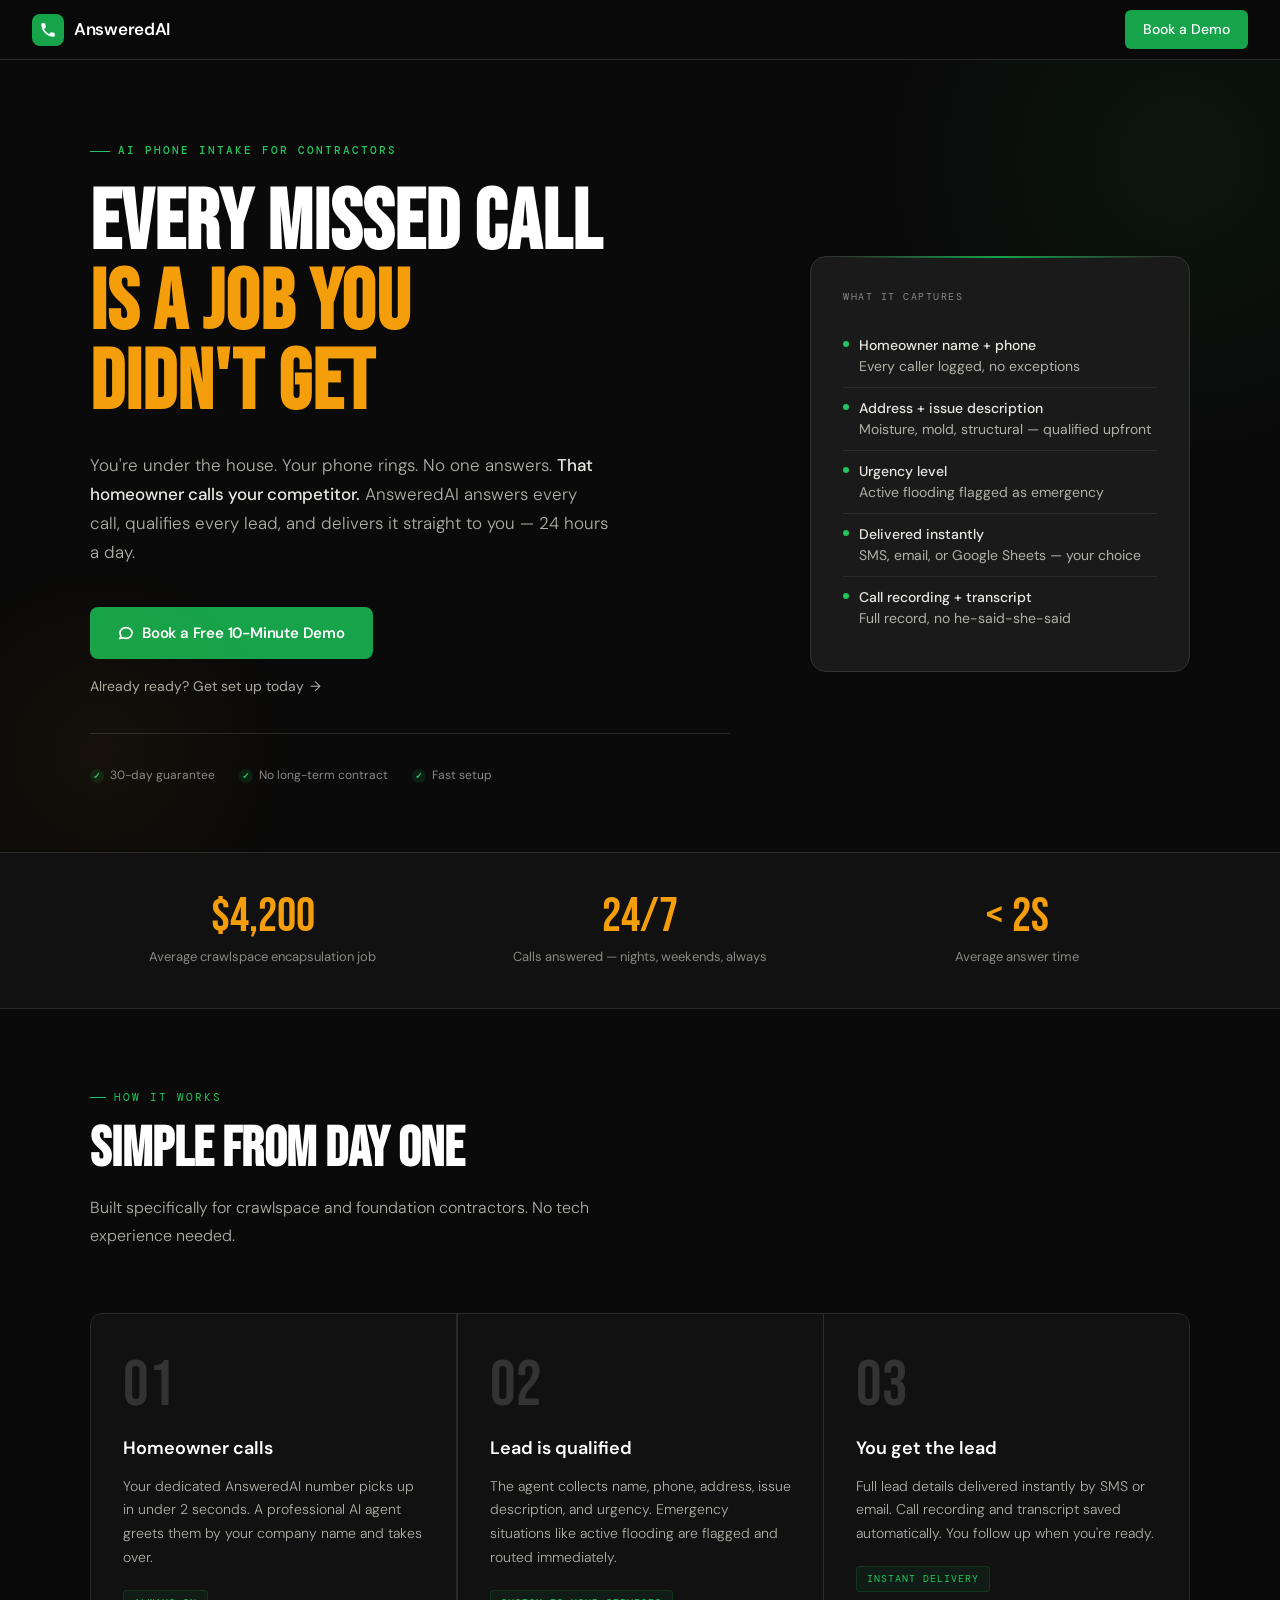
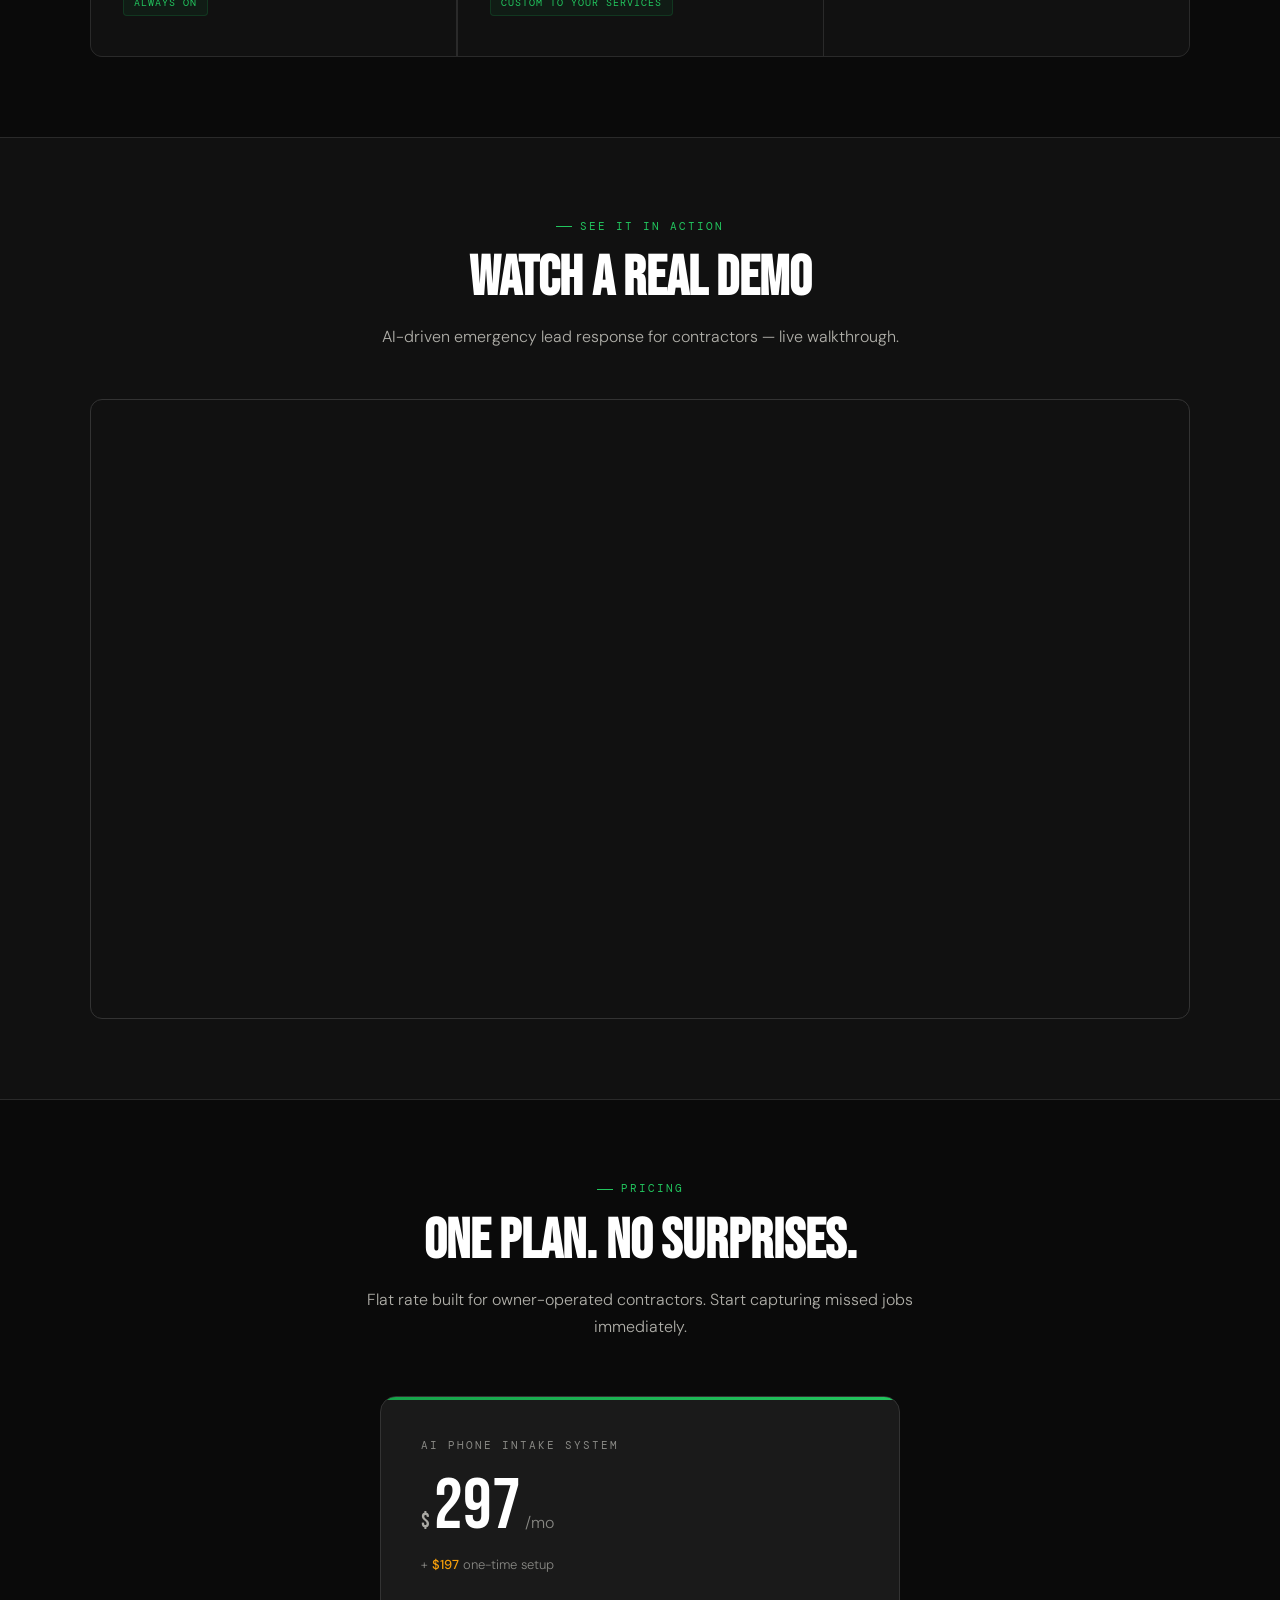
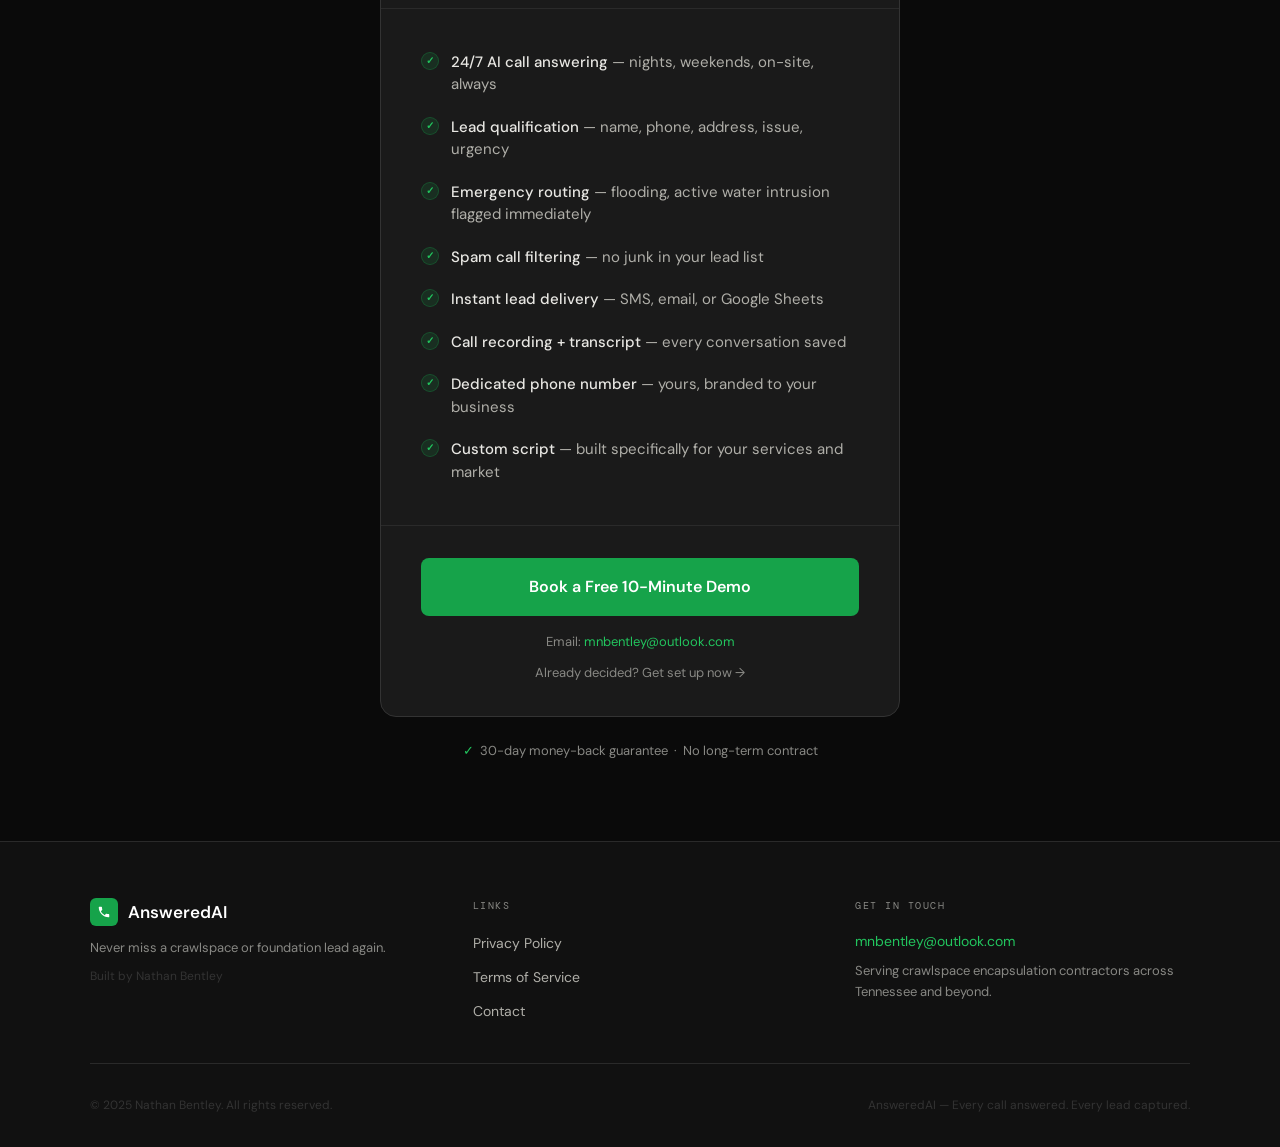
==== commit 080e5c0b: "Update phone-intake-landing frontend design" ====
--- a/phone-intake-landing/index.html
+++ b/phone-intake-landing/index.html
@@ -1,163 +1,1122 @@
 <!DOCTYPE html>
 <html lang="en">
 <head>
-  <meta charset="UTF-8" />
-  <meta name="viewport" content="width=device-width, initial-scale=1" />
-  <meta name="description" content="LeadLine AI answers missed calls, qualifies leads, and delivers them instantly for crawlspace encapsulation contractors." />
-  <!-- Open Graph / Social Media -->
-  <meta property="og:type" content="website" />
-  <meta property="og:title" content="LeadLine AI | AI Phone Intake for Crawlspace Encapsulation Contractors" />
-  <meta property="og:description" content="Never miss a lead—24/7 call answering, qualification, and job scheduling for crawlspace encapsulation contractors." />
-  <meta property="og:image" content="https://yourdomain.com/social-preview.png" />
-  <meta property="og:url" content="https://yourdomain.com" />
-  <meta name="twitter:card" content="summary_large_image" />
-  <meta name="twitter:title" content="LeadLine AI | AI Phone Intake for Crawlspace Encapsulation Contractors" />
-  <meta name="twitter:description" content="Never miss a lead—24/7 call answering, qualification, and job scheduling for crawlspace encapsulation." />
-  <meta name="twitter:image" content="https://yourdomain.com/social-preview.png" />
-  <title>LeadLine AI | AI Phone Intake for Crawlspace Encapsulation Contractors</title>
-  <link rel="icon" type="image/png" href="favicon.png" />
-  <link rel="stylesheet" href="styles.css" />
+<meta charset="UTF-8">
+<meta name="viewport" content="width=device-width, initial-scale=1.0">
+<title>AnsweredAI — Every Call Answered. Every Lead Captured.</title>
+<link rel="preconnect" href="https://fonts.googleapis.com">
+<link rel="preconnect" href="https://fonts.gstatic.com" crossorigin>
+<link href="https://fonts.googleapis.com/css2?family=Bebas+Neue&family=DM+Sans:wght@300;400;500;600&family=DM+Mono:wght@400;500&display=swap" rel="stylesheet">
+<style>
+  *, *::before, *::after { box-sizing: border-box; margin: 0; padding: 0; }
+
+  :root {
+    --black: #0a0a0a;
+    --off-black: #111111;
+    --dark: #1a1a1a;
+    --dark-mid: #222222;
+    --border: #2a2a2a;
+    --border-light: #333333;
+    --amber: #f59e0b;
+    --amber-light: #fcd34d;
+    --amber-dark: #b45309;
+    --green: #16a34a;
+    --green-light: #22c55e;
+    --green-bright: #4ade80;
+    --white: #ffffff;
+    --off-white: #f5f4f0;
+    --muted: #888884;
+    --muted-light: #aaa9a4;
+    --text: #e8e7e3;
+    --text-secondary: #b0afa9;
+  }
+
+  html { scroll-behavior: smooth; }
+
+  body {
+    font-family: 'DM Sans', sans-serif;
+    background: var(--black);
+    color: var(--text);
+    line-height: 1.6;
+    -webkit-font-smoothing: antialiased;
+  }
+
+  /* NAV */
+  nav {
+    position: sticky;
+    top: 0;
+    z-index: 100;
+    background: rgba(10,10,10,0.92);
+    backdrop-filter: blur(12px);
+    border-bottom: 1px solid var(--border);
+    padding: 0 2rem;
+    height: 60px;
+    display: flex;
+    align-items: center;
+    justify-content: space-between;
+  }
+
+  .nav-brand {
+    display: flex;
+    align-items: center;
+    gap: 10px;
+    text-decoration: none;
+  }
+
+  .nav-logo {
+    width: 32px;
+    height: 32px;
+    background: var(--green);
+    border-radius: 8px;
+    display: flex;
+    align-items: center;
+    justify-content: center;
+  }
+
+  .nav-logo svg {
+    width: 18px;
+    height: 18px;
+    fill: white;
+  }
+
+  .nav-brand-name {
+    font-family: 'DM Sans', sans-serif;
+    font-weight: 600;
+    font-size: 17px;
+    color: var(--white);
+    letter-spacing: -0.3px;
+  }
+
+  .nav-cta {
+    background: var(--green);
+    color: white;
+    text-decoration: none;
+    font-size: 14px;
+    font-weight: 500;
+    padding: 8px 18px;
+    border-radius: 6px;
+    transition: background 0.15s;
+  }
+
+  .nav-cta:hover { background: var(--green-light); }
+
+  /* HERO */
+  .hero {
+    min-height: 88vh;
+    display: flex;
+    align-items: center;
+    padding: 5rem 2rem 4rem;
+    position: relative;
+    overflow: hidden;
+  }
+
+  .hero::before {
+    content: '';
+    position: absolute;
+    top: -200px;
+    right: -200px;
+    width: 600px;
+    height: 600px;
+    background: radial-gradient(circle, rgba(22,163,74,0.08) 0%, transparent 70%);
+    pointer-events: none;
+  }
+
+  .hero::after {
+    content: '';
+    position: absolute;
+    bottom: -100px;
+    left: -100px;
+    width: 400px;
+    height: 400px;
+    background: radial-gradient(circle, rgba(245,158,11,0.05) 0%, transparent 70%);
+    pointer-events: none;
+  }
+
+  .hero-inner {
+    max-width: 1100px;
+    margin: 0 auto;
+    width: 100%;
+    display: grid;
+    grid-template-columns: 1fr 380px;
+    gap: 5rem;
+    align-items: center;
+  }
+
+  .hero-eyebrow {
+    font-family: 'DM Mono', monospace;
+    font-size: 11px;
+    font-weight: 500;
+    letter-spacing: 2px;
+    text-transform: uppercase;
+    color: var(--green-light);
+    margin-bottom: 1.5rem;
+    display: flex;
+    align-items: center;
+    gap: 8px;
+  }
+
+  .hero-eyebrow::before {
+    content: '';
+    display: inline-block;
+    width: 20px;
+    height: 1px;
+    background: var(--green-light);
+  }
+
+  .hero-headline {
+    font-family: 'Bebas Neue', sans-serif;
+    font-size: clamp(52px, 7vw, 84px);
+    line-height: 0.95;
+    letter-spacing: 1px;
+    color: var(--white);
+    margin-bottom: 1.75rem;
+  }
+
+  .hero-headline .accent {
+    color: var(--amber);
+    display: block;
+  }
+
+  .hero-sub {
+    font-size: 17px;
+    font-weight: 300;
+    color: var(--text-secondary);
+    line-height: 1.7;
+    max-width: 520px;
+    margin-bottom: 2.5rem;
+  }
+
+  .hero-sub strong {
+    color: var(--text);
+    font-weight: 500;
+  }
+
+  .hero-cta-group {
+    display: flex;
+    flex-direction: column;
+    gap: 12px;
+    align-items: flex-start;
+  }
+
+  .btn-primary {
+    display: inline-flex;
+    align-items: center;
+    gap: 8px;
+    background: var(--green);
+    color: white;
+    text-decoration: none;
+    font-size: 15px;
+    font-weight: 600;
+    padding: 14px 28px;
+    border-radius: 8px;
+    transition: all 0.15s;
+    letter-spacing: -0.2px;
+  }
+
+  .btn-primary:hover {
+    background: var(--green-light);
+    transform: translateY(-1px);
+  }
+
+  .btn-primary svg {
+    width: 16px;
+    height: 16px;
+  }
+
+  .btn-secondary {
+    display: inline-flex;
+    align-items: center;
+    gap: 6px;
+    color: var(--muted-light);
+    text-decoration: none;
+    font-size: 14px;
+    font-weight: 400;
+    transition: color 0.15s;
+    padding: 4px 0;
+  }
+
+  .btn-secondary:hover { color: var(--text); }
+
+  .btn-secondary::after {
+    content: '→';
+    font-size: 14px;
+    transition: transform 0.15s;
+  }
+
+  .btn-secondary:hover::after { transform: translateX(3px); }
+
+  .hero-trust {
+    display: flex;
+    align-items: center;
+    gap: 1.5rem;
+    margin-top: 2rem;
+    padding-top: 2rem;
+    border-top: 1px solid var(--border);
+  }
+
+  .trust-item {
+    display: flex;
+    align-items: center;
+    gap: 6px;
+    font-size: 12px;
+    color: var(--muted);
+  }
+
+  .trust-check {
+    width: 14px;
+    height: 14px;
+    background: rgba(22,163,74,0.15);
+    border-radius: 50%;
+    display: flex;
+    align-items: center;
+    justify-content: center;
+    flex-shrink: 0;
+  }
+
+  .trust-check::after {
+    content: '✓';
+    font-size: 9px;
+    color: var(--green-light);
+    font-weight: 700;
+  }
+
+  /* HERO CARD */
+  .hero-card {
+    background: var(--dark);
+    border: 1px solid var(--border-light);
+    border-radius: 16px;
+    padding: 2rem;
+    position: relative;
+  }
+
+  .hero-card::before {
+    content: '';
+    position: absolute;
+    top: -1px;
+    left: 24px;
+    right: 24px;
+    height: 2px;
+    background: linear-gradient(90deg, transparent, var(--green), transparent);
+  }
+
+  .card-label {
+    font-family: 'DM Mono', monospace;
+    font-size: 10px;
+    letter-spacing: 1.5px;
+    text-transform: uppercase;
+    color: var(--muted);
+    margin-bottom: 1.25rem;
+  }
+
+  .card-feature {
+    display: flex;
+    align-items: flex-start;
+    gap: 10px;
+    padding: 10px 0;
+    border-bottom: 1px solid var(--border);
+  }
+
+  .card-feature:last-child { border-bottom: none; }
+
+  .card-feature-dot {
+    width: 6px;
+    height: 6px;
+    border-radius: 50%;
+    background: var(--green-light);
+    margin-top: 6px;
+    flex-shrink: 0;
+  }
+
+  .card-feature-text {
+    font-size: 14px;
+    color: var(--text-secondary);
+    line-height: 1.5;
+  }
+
+  .card-feature-text strong {
+    color: var(--text);
+    font-weight: 500;
+    display: block;
+    font-size: 14px;
+  }
+
+  /* STATS BAR */
+  .stats-bar {
+    background: var(--off-black);
+    border-top: 1px solid var(--border);
+    border-bottom: 1px solid var(--border);
+    padding: 2.5rem 2rem;
+  }
+
+  .stats-inner {
+    max-width: 1100px;
+    margin: 0 auto;
+    display: grid;
+    grid-template-columns: repeat(3, 1fr);
+    gap: 2rem;
+    text-align: center;
+  }
+
+  .stat-number {
+    font-family: 'Bebas Neue', sans-serif;
+    font-size: 48px;
+    color: var(--amber);
+    line-height: 1;
+    margin-bottom: 6px;
+  }
+
+  .stat-label {
+    font-size: 13px;
+    color: var(--muted);
+    font-weight: 400;
+  }
+
+  /* SECTION SHARED */
+  section {
+    padding: 5rem 2rem;
+  }
+
+  .section-inner {
+    max-width: 1100px;
+    margin: 0 auto;
+  }
+
+  .section-eyebrow {
+    font-family: 'DM Mono', monospace;
+    font-size: 11px;
+    letter-spacing: 2px;
+    text-transform: uppercase;
+    color: var(--green-light);
+    margin-bottom: 1rem;
+    display: flex;
+    align-items: center;
+    gap: 8px;
+  }
+
+  .section-eyebrow::before {
+    content: '';
+    display: inline-block;
+    width: 16px;
+    height: 1px;
+    background: var(--green-light);
+  }
+
+  .section-title {
+    font-family: 'Bebas Neue', sans-serif;
+    font-size: clamp(36px, 5vw, 56px);
+    line-height: 1;
+    color: var(--white);
+    margin-bottom: 1rem;
+  }
+
+  .section-sub {
+    font-size: 16px;
+    color: var(--text-secondary);
+    max-width: 560px;
+    font-weight: 300;
+    line-height: 1.7;
+  }
+
+  /* HOW IT WORKS */
+  .how-grid {
+    display: grid;
+    grid-template-columns: repeat(3, 1fr);
+    gap: 1.5px;
+    margin-top: 4rem;
+    background: var(--border);
+    border: 1px solid var(--border);
+    border-radius: 12px;
+    overflow: hidden;
+  }
+
+  .how-step {
+    background: var(--off-black);
+    padding: 2.5rem 2rem;
+    position: relative;
+  }
+
+  .step-number {
+    font-family: 'Bebas Neue', sans-serif;
+    font-size: 64px;
+    color: var(--border-light);
+    line-height: 1;
+    margin-bottom: 1rem;
+    display: block;
+  }
+
+  .step-title {
+    font-family: 'DM Sans', sans-serif;
+    font-size: 18px;
+    font-weight: 600;
+    color: var(--white);
+    margin-bottom: 0.75rem;
+  }
+
+  .step-body {
+    font-size: 14px;
+    color: var(--text-secondary);
+    line-height: 1.7;
+    font-weight: 300;
+  }
+
+  .step-tag {
+    display: inline-block;
+    margin-top: 1.25rem;
+    font-family: 'DM Mono', monospace;
+    font-size: 10px;
+    letter-spacing: 1px;
+    text-transform: uppercase;
+    color: var(--green-light);
+    background: rgba(22,163,74,0.08);
+    border: 1px solid rgba(22,163,74,0.2);
+    padding: 4px 10px;
+    border-radius: 4px;
+  }
+
+  /* VIDEO */
+  .video-section {
+    background: var(--off-black);
+    border-top: 1px solid var(--border);
+    border-bottom: 1px solid var(--border);
+  }
+
+  .video-header {
+    text-align: center;
+    margin-bottom: 3rem;
+  }
+
+  .video-wrapper {
+    position: relative;
+    padding-bottom: 56.25%;
+    height: 0;
+    border-radius: 12px;
+    overflow: hidden;
+    border: 1px solid var(--border-light);
+  }
+
+  .video-wrapper iframe {
+    position: absolute;
+    top: 0; left: 0;
+    width: 100%; height: 100%;
+  }
+
+  /* PRICING */
+  .pricing-section {
+    background: var(--black);
+  }
+
+  .pricing-header {
+    text-align: center;
+    margin-bottom: 3.5rem;
+  }
+
+  .pricing-card {
+    max-width: 520px;
+    margin: 0 auto;
+    background: var(--dark);
+    border: 1px solid var(--border-light);
+    border-radius: 16px;
+    overflow: hidden;
+    position: relative;
+  }
+
+  .pricing-card::before {
+    content: '';
+    position: absolute;
+    top: 0;
+    left: 0;
+    right: 0;
+    height: 3px;
+    background: linear-gradient(90deg, var(--green), var(--green-light));
+  }
+
+  .pricing-card-header {
+    padding: 2.5rem 2.5rem 2rem;
+    border-bottom: 1px solid var(--border);
+  }
+
+  .pricing-plan-name {
+    font-family: 'DM Mono', monospace;
+    font-size: 11px;
+    letter-spacing: 2px;
+    text-transform: uppercase;
+    color: var(--muted);
+    margin-bottom: 1rem;
+  }
+
+  .pricing-price {
+    display: flex;
+    align-items: baseline;
+    gap: 4px;
+    margin-bottom: 6px;
+  }
+
+  .price-dollar {
+    font-family: 'Bebas Neue', sans-serif;
+    font-size: 22px;
+    color: var(--muted-light);
+    margin-bottom: 10px;
+  }
+
+  .price-amount {
+    font-family: 'Bebas Neue', sans-serif;
+    font-size: 72px;
+    color: var(--white);
+    line-height: 1;
+  }
+
+  .price-period {
+    font-size: 16px;
+    color: var(--muted);
+    font-weight: 300;
+  }
+
+  .price-setup {
+    font-size: 13px;
+    color: var(--muted);
+    font-weight: 300;
+  }
+
+  .price-setup span {
+    color: var(--amber);
+    font-weight: 500;
+  }
+
+  .pricing-features {
+    padding: 2rem 2.5rem;
+    border-bottom: 1px solid var(--border);
+  }
+
+  .pricing-feature {
+    display: flex;
+    align-items: flex-start;
+    gap: 12px;
+    padding: 10px 0;
+  }
+
+  .feature-check {
+    width: 18px;
+    height: 18px;
+    border-radius: 50%;
+    background: rgba(22,163,74,0.15);
+    border: 1px solid rgba(22,163,74,0.3);
+    display: flex;
+    align-items: center;
+    justify-content: center;
+    flex-shrink: 0;
+    margin-top: 1px;
+  }
+
+  .feature-check::after {
+    content: '✓';
+    font-size: 10px;
+    color: var(--green-light);
+    font-weight: 700;
+  }
+
+  .feature-text {
+    font-size: 15px;
+    color: var(--text-secondary);
+    line-height: 1.5;
+  }
+
+  .feature-text strong {
+    color: var(--text);
+    font-weight: 500;
+  }
+
+  .pricing-cta {
+    padding: 2rem 2.5rem;
+    text-align: center;
+  }
+
+  .btn-pricing {
+    display: block;
+    width: 100%;
+    background: var(--green);
+    color: white;
+    text-decoration: none;
+    font-size: 16px;
+    font-weight: 600;
+    padding: 16px;
+    border-radius: 8px;
+    text-align: center;
+    transition: all 0.15s;
+    margin-bottom: 16px;
+  }
+
+  .btn-pricing:hover {
+    background: var(--green-light);
+    transform: translateY(-1px);
+  }
+
+  .pricing-demo-note {
+    font-size: 13px;
+    color: var(--muted);
+  }
+
+  .pricing-demo-note a {
+    color: var(--green-light);
+    text-decoration: none;
+  }
+
+  .pricing-demo-note a:hover {
+    text-decoration: underline;
+  }
+
+  .pricing-guarantee {
+    text-align: center;
+    margin-top: 1.5rem;
+    font-size: 13px;
+    color: var(--muted);
+    display: flex;
+    align-items: center;
+    justify-content: center;
+    gap: 6px;
+  }
+
+  .pricing-secondary-cta {
+    display: block;
+    text-align: center;
+    margin-top: 10px;
+    font-size: 13px;
+    color: var(--muted);
+    text-decoration: none;
+    transition: color 0.15s;
+  }
+
+  .pricing-secondary-cta:hover { color: var(--text-secondary); }
+
+  /* FOOTER */
+  footer {
+    background: var(--off-black);
+    border-top: 1px solid var(--border);
+    padding: 3.5rem 2rem 2rem;
+  }
+
+  .footer-inner {
+    max-width: 1100px;
+    margin: 0 auto;
+  }
+
+  .footer-top {
+    display: grid;
+    grid-template-columns: 1fr 1fr 1fr;
+    gap: 3rem;
+    padding-bottom: 2.5rem;
+    border-bottom: 1px solid var(--border);
+    margin-bottom: 2rem;
+  }
+
+  .footer-brand-name {
+    font-family: 'DM Sans', sans-serif;
+    font-weight: 600;
+    font-size: 17px;
+    color: var(--white);
+    display: flex;
+    align-items: center;
+    gap: 10px;
+    margin-bottom: 0.75rem;
+  }
+
+  .footer-logo {
+    width: 28px;
+    height: 28px;
+    background: var(--green);
+    border-radius: 6px;
+    display: flex;
+    align-items: center;
+    justify-content: center;
+    flex-shrink: 0;
+  }
+
+  .footer-logo svg {
+    width: 14px;
+    height: 14px;
+    fill: white;
+  }
+
+  .footer-tagline {
+    font-size: 13px;
+    color: var(--muted);
+    line-height: 1.6;
+    margin-bottom: 0.5rem;
+  }
+
+  .footer-built-by {
+    font-size: 12px;
+    color: var(--border-light);
+  }
+
+  .footer-nav-title {
+    font-family: 'DM Mono', monospace;
+    font-size: 10px;
+    letter-spacing: 1.5px;
+    text-transform: uppercase;
+    color: var(--muted);
+    margin-bottom: 1rem;
+  }
+
+  .footer-links {
+    list-style: none;
+    display: flex;
+    flex-direction: column;
+    gap: 8px;
+  }
+
+  .footer-links a {
+    color: var(--text-secondary);
+    text-decoration: none;
+    font-size: 14px;
+    transition: color 0.15s;
+  }
+
+  .footer-links a:hover { color: var(--white); }
+
+  .footer-contact-title {
+    font-family: 'DM Mono', monospace;
+    font-size: 10px;
+    letter-spacing: 1.5px;
+    text-transform: uppercase;
+    color: var(--muted);
+    margin-bottom: 1rem;
+  }
+
+  .footer-contact-email {
+    color: var(--green-light);
+    text-decoration: none;
+    font-size: 14px;
+    display: block;
+    margin-bottom: 8px;
+  }
+
+  .footer-contact-email:hover { text-decoration: underline; }
+
+  .footer-contact-service {
+    font-size: 13px;
+    color: var(--muted);
+    line-height: 1.6;
+  }
+
+  .footer-bottom {
+    display: flex;
+    align-items: center;
+    justify-content: space-between;
+    font-size: 12px;
+    color: var(--border-light);
+  }
+
+  /* RESPONSIVE */
+  @media (max-width: 900px) {
+    .hero-inner {
+      grid-template-columns: 1fr;
+      gap: 3rem;
+    }
+
+    .hero-card { display: none; }
+
+    .how-grid {
+      grid-template-columns: 1fr;
+    }
+
+    .stats-inner {
+      grid-template-columns: repeat(3, 1fr);
+      gap: 1rem;
+    }
+
+    .stat-number { font-size: 36px; }
+
+    .footer-top {
+      grid-template-columns: 1fr;
+      gap: 2rem;
+    }
+  }
+
+  @media (max-width: 600px) {
+    nav { padding: 0 1rem; }
+    .hero { padding: 3rem 1rem; }
+    section { padding: 3.5rem 1rem; }
+    .stats-inner { grid-template-columns: 1fr; text-align: left; }
+    .hero-trust { flex-direction: column; align-items: flex-start; gap: 0.75rem; }
+    .footer-bottom { flex-direction: column; gap: 0.5rem; text-align: center; }
+  }
+
+  /* ANIMATIONS */
+  @keyframes fadeUp {
+    from { opacity: 0; transform: translateY(20px); }
+    to { opacity: 1; transform: translateY(0); }
+  }
+
+  .hero-eyebrow { animation: fadeUp 0.5s ease both; }
+  .hero-headline { animation: fadeUp 0.5s ease 0.1s both; }
+  .hero-sub { animation: fadeUp 0.5s ease 0.2s both; }
+  .hero-cta-group { animation: fadeUp 0.5s ease 0.3s both; }
+  .hero-trust { animation: fadeUp 0.5s ease 0.4s both; }
+  .hero-card { animation: fadeUp 0.5s ease 0.2s both; }
+</style>
 </head>
 <body>
-  <a class="skip-link" href="#main">Skip to content</a>
-
-  <header class="site-header" id="top">
-    <nav class="nav" aria-label="Main">
-      <div class="brand">
-        <span class="brand-mark" aria-hidden="true">LL</span>
-        <span class="brand-name">LeadLine AI</span>
-      </div>
-    </nav>
-  </header>
-
-  <main id="main">
-    <section class="hero">
-        <div class="container hero-grid">
-        <div class="hero-copy">
-          <p class="eyebrow">AI Phone Intake & Lead Generation</p>
-          <h1>AI Phone Intake for Crawlspace Encapsulation Contractors</h1>
-          <p class="subhead">AI answers every call, qualifies the job, and sends you ready-to-book leads instantly — including urgent jobs you should prioritize.</p>
-          <div>
-            <a class="btn btn-primary" data-track="hero-pro" href="https://buy.stripe.com/eVq7sKauSaXr9Ei1E37kc06" target="_blank" rel="noopener">Get Started</a>
+
+<!-- NAV -->
+<nav>
+  <a href="#" class="nav-brand">
+    <div class="nav-logo">
+      <svg viewBox="0 0 24 24" xmlns="http://www.w3.org/2000/svg"><path d="M6.62 10.79c1.44 2.83 3.76 5.14 6.59 6.59l2.2-2.2c.27-.27.67-.36 1.02-.24 1.12.37 2.33.57 3.57.57.55 0 1 .45 1 1V20c0 .55-.45 1-1 1-9.39 0-17-7.61-17-17 0-.55.45-1 1-1h3.5c.55 0 1 .45 1 1 0 1.25.2 2.45.57 3.57.11.35.03.74-.25 1.02l-2.2 2.2z"/></svg>
+    </div>
+    <span class="nav-brand-name">AnsweredAI</span>
+  </a>
+  <a href="mailto:mnbentley@outlook.com?subject=Demo Request - AnsweredAI" class="nav-cta">Book a Demo</a>
+</nav>
+
+<!-- HERO -->
+<section class="hero">
+  <div class="hero-inner">
+    <div class="hero-content">
+      <p class="hero-eyebrow">AI Phone Intake for Contractors</p>
+      <h1 class="hero-headline">
+        Every Missed Call<br>
+        <span class="accent">Is a Job You<br>Didn't Get</span>
+      </h1>
+      <p class="hero-sub">
+        You're under the house. Your phone rings. No one answers. <strong>That homeowner calls your competitor.</strong>
+        AnsweredAI answers every call, qualifies every lead, and delivers it straight to you — 24 hours a day.
+      </p>
+      <div class="hero-cta-group">
+        <a href="mailto:mnbentley@outlook.com?subject=Demo Request - AnsweredAI" class="btn-primary">
+          <svg viewBox="0 0 24 24" fill="none" stroke="currentColor" stroke-width="2.5"><path d="M8 12h.01M12 12h.01M16 12h.01M21 12c0 4.418-4.03 8-9 8a9.863 9.863 0 01-4.255-.949L3 20l1.395-3.72C3.512 15.042 3 13.574 3 12c0-4.418 4.03-8 9-8s9 3.582 9 8z"/></svg>
+          Book a Free 10-Minute Demo
+        </a>
+        <a href="#pricing" class="btn-secondary">Already ready? Get set up today</a>
+      </div>
+      <div class="hero-trust">
+        <div class="trust-item">
+          <div class="trust-check"></div>
+          30-day guarantee
+        </div>
+        <div class="trust-item">
+          <div class="trust-check"></div>
+          No long-term contract
+        </div>
+        <div class="trust-item">
+          <div class="trust-check"></div>
+          Fast setup
+        </div>
+      </div>
+    </div>
+    <div class="hero-card">
+      <p class="card-label">What it captures</p>
+      <div class="card-feature">
+        <div class="card-feature-dot"></div>
+        <div class="card-feature-text">
+          <strong>Homeowner name + phone</strong>
+          Every caller logged, no exceptions
+        </div>
+      </div>
+      <div class="card-feature">
+        <div class="card-feature-dot"></div>
+        <div class="card-feature-text">
+          <strong>Address + issue description</strong>
+          Moisture, mold, structural — qualified upfront
+        </div>
+      </div>
+      <div class="card-feature">
+        <div class="card-feature-dot"></div>
+        <div class="card-feature-text">
+          <strong>Urgency level</strong>
+          Active flooding flagged as emergency
+        </div>
+      </div>
+      <div class="card-feature">
+        <div class="card-feature-dot"></div>
+        <div class="card-feature-text">
+          <strong>Delivered instantly</strong>
+          SMS, email, or Google Sheets — your choice
+        </div>
+      </div>
+      <div class="card-feature">
+        <div class="card-feature-dot"></div>
+        <div class="card-feature-text">
+          <strong>Call recording + transcript</strong>
+          Full record, no he-said-she-said
+        </div>
+      </div>
+    </div>
+  </div>
+</section>
+
+<!-- STATS BAR -->
+<div class="stats-bar">
+  <div class="stats-inner">
+    <div>
+      <div class="stat-number">$4,200</div>
+      <div class="stat-label">Average crawlspace encapsulation job</div>
+    </div>
+    <div>
+      <div class="stat-number">24/7</div>
+      <div class="stat-label">Calls answered — nights, weekends, always</div>
+    </div>
+    <div>
+      <div class="stat-number">&lt; 2s</div>
+      <div class="stat-label">Average answer time</div>
+    </div>
+  </div>
+</div>
+
+<!-- HOW IT WORKS -->
+<section>
+  <div class="section-inner">
+    <p class="section-eyebrow">How it works</p>
+    <h2 class="section-title">Simple from day one</h2>
+    <p class="section-sub">Built specifically for crawlspace and foundation contractors. No tech experience needed.</p>
+    <div class="how-grid">
+      <div class="how-step">
+        <span class="step-number">01</span>
+        <div class="step-title">Homeowner calls</div>
+        <p class="step-body">Your dedicated AnsweredAI number picks up in under 2 seconds. A professional AI agent greets them by your company name and takes over.</p>
+        <span class="step-tag">Always on</span>
+      </div>
+      <div class="how-step">
+        <span class="step-number">02</span>
+        <div class="step-title">Lead is qualified</div>
+        <p class="step-body">The agent collects name, phone, address, issue description, and urgency. Emergency situations like active flooding are flagged and routed immediately.</p>
+        <span class="step-tag">Custom to your services</span>
+      </div>
+      <div class="how-step">
+        <span class="step-number">03</span>
+        <div class="step-title">You get the lead</div>
+        <p class="step-body">Full lead details delivered instantly by SMS or email. Call recording and transcript saved automatically. You follow up when you're ready.</p>
+        <span class="step-tag">Instant delivery</span>
+      </div>
+    </div>
+  </div>
+</section>
+
+<!-- VIDEO -->
+<section class="video-section">
+  <div class="section-inner">
+    <div class="video-header">
+      <p class="section-eyebrow" style="justify-content: center;">See it in action</p>
+      <h2 class="section-title">Watch a real demo</h2>
+      <p class="section-sub" style="margin: 0 auto; text-align: center;">AI-driven emergency lead response for contractors — live walkthrough.</p>
+    </div>
+    <div class="video-wrapper">
+      <iframe
+        src="https://www.loom.com/embed/your-loom-id-here"
+        frameborder="0"
+        webkitallowfullscreen
+        mozallowfullscreen
+        allowfullscreen
+        title="AnsweredAI Demo">
+      </iframe>
+    </div>
+  </div>
+</section>
+
+<!-- PRICING -->
+<section class="pricing-section" id="pricing">
+  <div class="section-inner">
+    <div class="pricing-header">
+      <p class="section-eyebrow" style="justify-content: center;">Pricing</p>
+      <h2 class="section-title">One plan. No surprises.</h2>
+      <p class="section-sub" style="margin: 0 auto; text-align: center;">Flat rate built for owner-operated contractors. Start capturing missed jobs immediately.</p>
+    </div>
+    <div class="pricing-card">
+      <div class="pricing-card-header">
+        <p class="pricing-plan-name">AI Phone Intake System</p>
+        <div class="pricing-price">
+          <span class="price-dollar">$</span>
+          <span class="price-amount">297</span>
+          <span class="price-period">/mo</span>
+        </div>
+        <p class="price-setup">+ <span>$197</span> one-time setup</p>
+      </div>
+      <div class="pricing-features">
+        <div class="pricing-feature">
+          <div class="feature-check"></div>
+          <span class="feature-text"><strong>24/7 AI call answering</strong> — nights, weekends, on-site, always</span>
+        </div>
+        <div class="pricing-feature">
+          <div class="feature-check"></div>
+          <span class="feature-text"><strong>Lead qualification</strong> — name, phone, address, issue, urgency</span>
+        </div>
+        <div class="pricing-feature">
+          <div class="feature-check"></div>
+          <span class="feature-text"><strong>Emergency routing</strong> — flooding, active water intrusion flagged immediately</span>
+        </div>
+        <div class="pricing-feature">
+          <div class="feature-check"></div>
+          <span class="feature-text"><strong>Spam call filtering</strong> — no junk in your lead list</span>
+        </div>
+        <div class="pricing-feature">
+          <div class="feature-check"></div>
+          <span class="feature-text"><strong>Instant lead delivery</strong> — SMS, email, or Google Sheets</span>
+        </div>
+        <div class="pricing-feature">
+          <div class="feature-check"></div>
+          <span class="feature-text"><strong>Call recording + transcript</strong> — every conversation saved</span>
+        </div>
+        <div class="pricing-feature">
+          <div class="feature-check"></div>
+          <span class="feature-text"><strong>Dedicated phone number</strong> — yours, branded to your business</span>
+        </div>
+        <div class="pricing-feature">
+          <div class="feature-check"></div>
+          <span class="feature-text"><strong>Custom script</strong> — built specifically for your services and market</span>
+        </div>
+      </div>
+      <div class="pricing-cta">
+        <a href="mailto:mnbentley@outlook.com?subject=Demo Request - AnsweredAI" class="btn-pricing">
+          Book a Free 10-Minute Demo
+        </a>
+        <p class="pricing-demo-note">
+          Email: <a href="mailto:mnbentley@outlook.com">mnbentley@outlook.com</a>
+        </p>
+        <a href="YOUR_STRIPE_LINK_HERE" class="pricing-secondary-cta">
+          Already decided? Get set up now →
+        </a>
+      </div>
+    </div>
+    <p class="pricing-guarantee">
+      <span style="color: var(--green-light);">✓</span>
+      30-day money-back guarantee &nbsp;·&nbsp; No long-term contract
+    </p>
+  </div>
+</section>
+
+<!-- FOOTER -->
+<footer>
+  <div class="footer-inner">
+    <div class="footer-top">
+      <div>
+        <div class="footer-brand-name">
+          <div class="footer-logo">
+            <svg viewBox="0 0 24 24" xmlns="http://www.w3.org/2000/svg"><path d="M6.62 10.79c1.44 2.83 3.76 5.14 6.59 6.59l2.2-2.2c.27-.27.67-.36 1.02-.24 1.12.37 2.33.57 3.57.57.55 0 1 .45 1 1V20c0 .55-.45 1-1 1-9.39 0-17-7.61-17-17 0-.55.45-1 1-1h3.5c.55 0 1 .45 1 1 0 1.25.2 2.45.57 3.57.11.35.03.74-.25 1.02l-2.2 2.2z"/></svg>
           </div>
-          <div class="hero-contact">
-            <p><strong>Email for a 10-minute demo:</strong></p>
-              <p><span id="emailText">mnbentley@outlook.com</span> <button type="button" id="copyEmailBtn">Copy</button></p>
-          </div>
-          <div class="trust">
-            <span>✓ 30-Day Money-Back Guarantee</span>
-            <span>✓ Fast Setup</span>
-            <span>✓ No Long-Term Contract</span>
-          </div>
-        </div>
-        <div class="hero-card" aria-label="Summary card">
-          <div class="hero-card-inner">
-            <h2>Never miss a call again</h2>
-            <ul>
-              <li>Captures crawlspace & foundation leads 24/7</li>
-              <li>Filters spam automatically</li>
-              <li>Sends instant SMS/email</li>
-              <li>Flags urgent/high-value jobs so you can respond first</li>
-            </ul>
-          </div>
-        </div>
-      </div>
-    </section>
-
-    <section class="video" id="get-started">
-      <div class="container">
-        <h2>See It In Action</h2>
-        <div class="video-wrap">
-          <iframe
-            title="LeadLine AI demo"
-            src="https://www.loom.com/embed/12f3e330331041a691b1dd29a1fb21e3"
-            frameborder="0"
-            allowfullscreen>
-          </iframe>
-        </div>
-      </div>
-    </section>
-
-    <section class="pricing" id="pricing">
-      <div class="container">
-        <h2>Simple, Transparent Pricing</h2>
-        <p class="calc" style="margin-bottom: 16px; font-weight: 600; color: var(--dark);">One flat price. No tiers, no surprises. Built for crawlspace encapsulation contractors.</p>
-        <p class="calc">Start capturing missed high-ticket jobs immediately.</p>
-        <div class="pricing-grid">
-          <div class="card">
-            <span class="badge badge-pop">One Plan</span>
-            <h3>AI Phone Intake System</h3>
-            <p class="price">$297<span>/mo</span></p>
-            <p class="setup">+ $197 one-time setup</p>
-            <ul>
-              <li>24/7 AI call answering</li>
-              <li>Lead qualification (name, phone, address, issue, urgency)</li>
-              <li>Emergency routing (flooding, active water intrusion)</li>
-              <li>Spam call filtering</li>
-              <li>Instant lead delivery (SMS, email, or Google Sheets)</li>
-              <li>Call recording + transcript</li>
-              <li>1 dedicated phone number</li>
-              <li>Custom script built for your services</li>
-            </ul>
-            <div>
-              <a class="btn btn-primary" data-track="pricing-pro" href="https://buy.stripe.com/eVq7sKauSaXr9Ei1E37kc06" target="_blank" rel="noopener">Get Started</a>
-            </div>
-            <div class="hero-contact">
-              <p><strong>Email for a 10-minute demo:</strong></p>
-              <p><a href="mailto:mnbentley@outlook.com">mnbentley@outlook.com</a></p>
-            </div>
-          </div>
-        </div>
-        <p class="calc" style="margin-top: 20px; text-align: center;">Includes a 30-day money-back guarantee. No long-term contract.</p>
-      </div>
-    </section>
-  </main>
-
-  <footer class="footer">
-    <div class="container footer-grid">
+          AnsweredAI
+        </div>
+        <p class="footer-tagline">Never miss a crawlspace or foundation lead again.</p>
+        <p class="footer-built-by">Built by Nathan Bentley</p>
+      </div>
       <div>
-        <div class="brand">
-          <span class="brand-mark" aria-hidden="true">LL</span>
-          <span class="brand-name">LeadLine AI</span>
-        </div>
-        <p>Never miss a crawlspace or foundation lead again.</p>
-        <p>Built by Nathan Bentley</p>
+        <p class="footer-nav-title">Links</p>
+        <ul class="footer-links">
+          <li><a href="#">Privacy Policy</a></li>
+          <li><a href="#">Terms of Service</a></li>
+          <li><a href="mailto:mnbentley@outlook.com">Contact</a></li>
+        </ul>
       </div>
       <div>
-        <p><a href="#">Privacy Policy</a></p>
-        <p><a href="#">Terms of Service</a></p>
-        <p><a href="mailto:mnbentley@outlook.com">Contact</a></p>
-      </div>
-      <div>
-        <p>Email: mnbentley@outlook.com</p>
-        <p>Serving crawlspace encapsulation contractors across Tennessee and beyond</p>
-      </div>
-    </div>
-    <div class="container footer-bottom">
-      <p>© 2025 Nathan Bentley. All rights reserved.</p>
-    </div>
-  </footer>
-
-  <script>
-    const emailText = document.getElementById('emailText');
-    const copyEmailBtn = document.getElementById('copyEmailBtn');
-
-    if (emailText && copyEmailBtn) {
-      copyEmailBtn.addEventListener('click', async () => {
-        const originalText = copyEmailBtn.textContent;
-
-        try {
-          await navigator.clipboard.writeText(emailText.textContent.trim());
-          copyEmailBtn.textContent = 'Copied!';
-          setTimeout(() => {
-            copyEmailBtn.textContent = originalText;
-          }, 1500);
-        } catch (error) {
-          copyEmailBtn.textContent = originalText;
-        }
-      });
-    }
-  </script>
+        <p class="footer-contact-title">Get in touch</p>
+        <a href="mailto:mnbentley@outlook.com" class="footer-contact-email">mnbentley@outlook.com</a>
+        <p class="footer-contact-service">Serving crawlspace encapsulation contractors across Tennessee and beyond.</p>
+      </div>
+    </div>
+    <div class="footer-bottom">
+      <span>© 2025 Nathan Bentley. All rights reserved.</span>
+      <span>AnsweredAI — Every call answered. Every lead captured.</span>
+    </div>
+  </div>
+</footer>
 
 </body>
 </html>
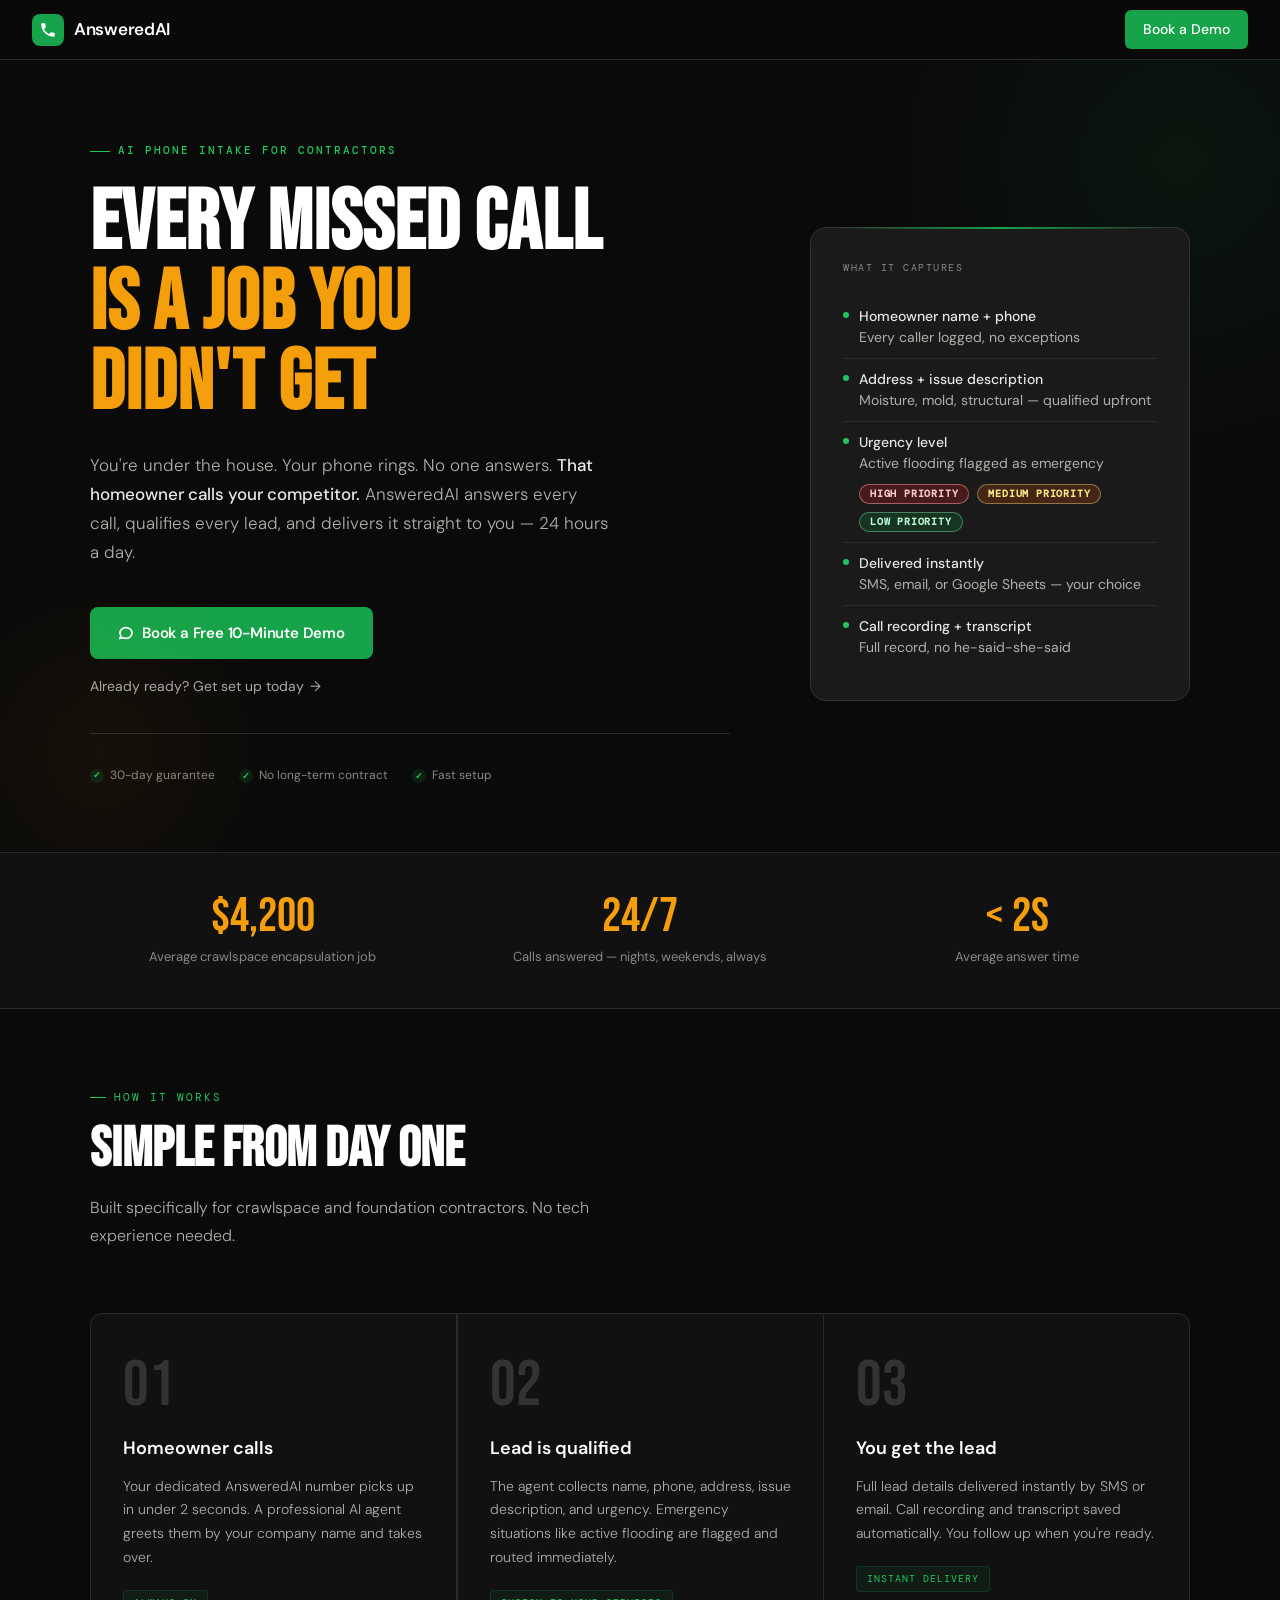
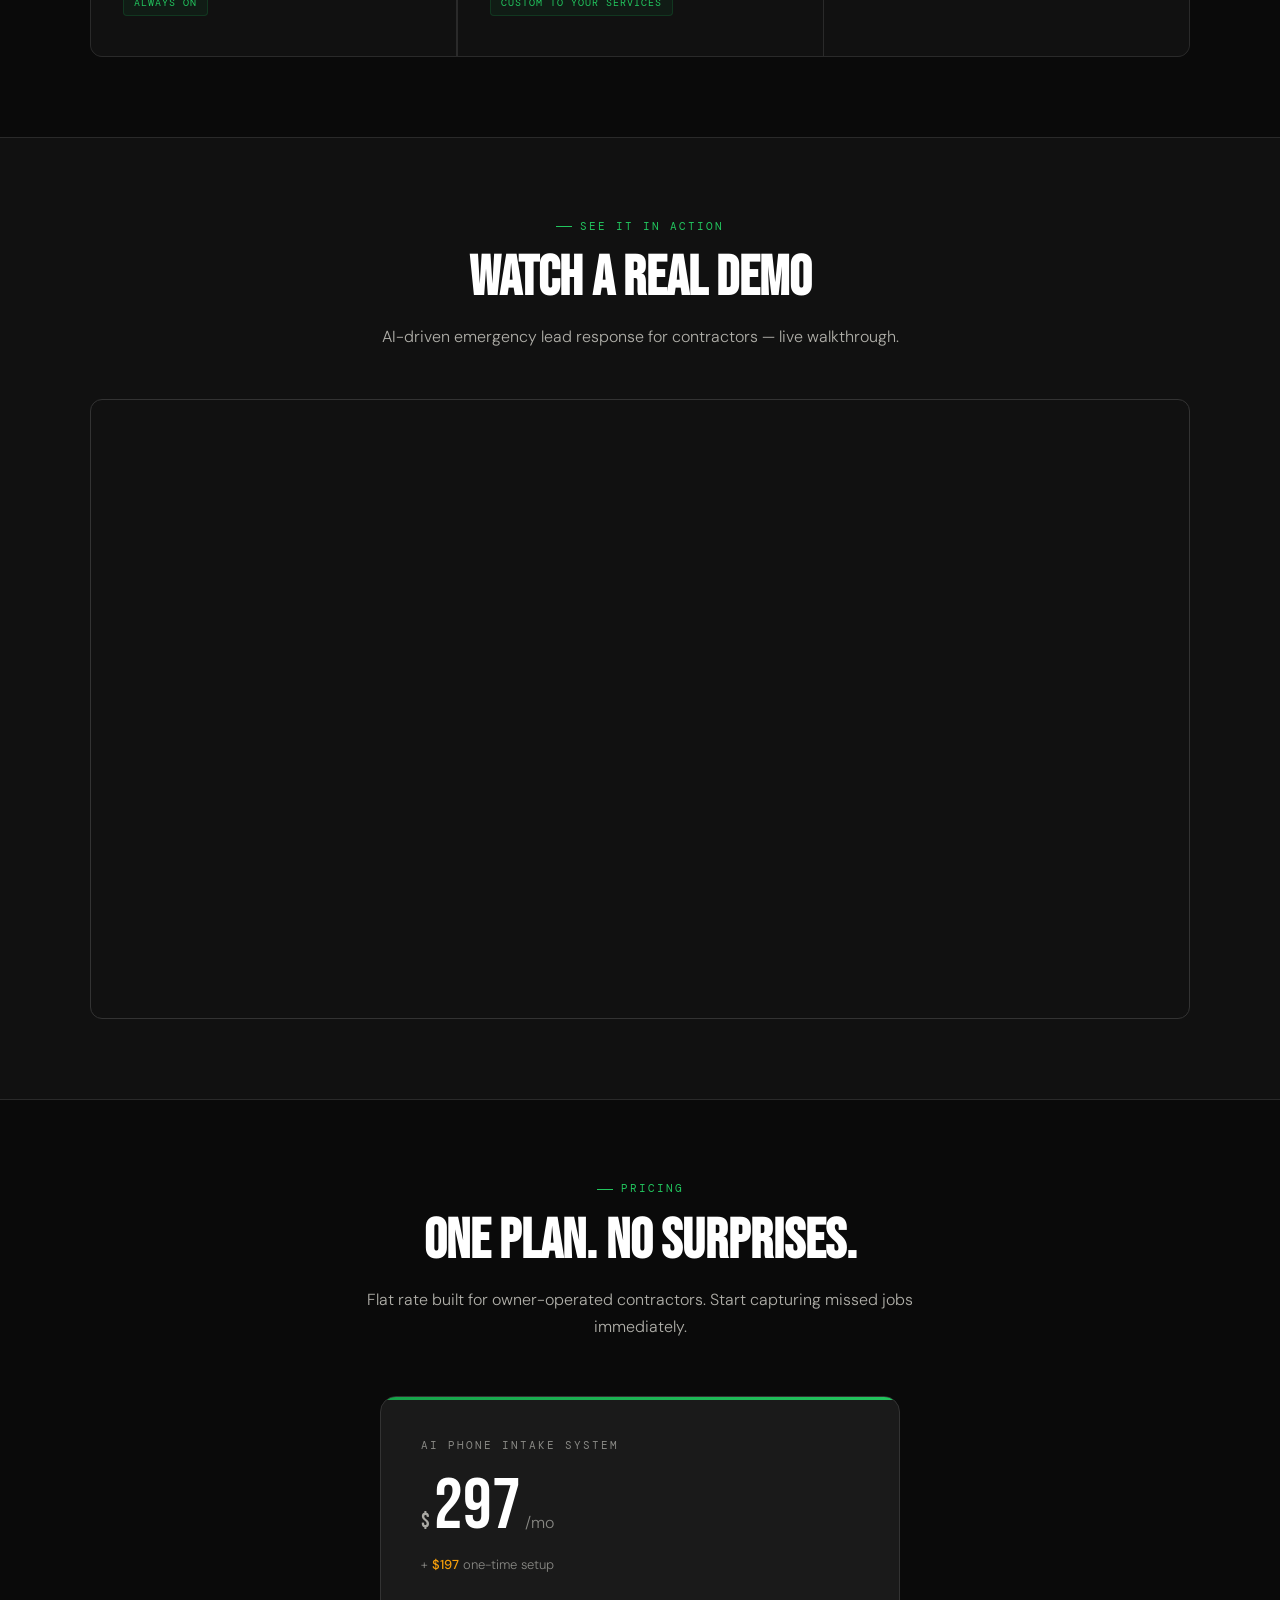
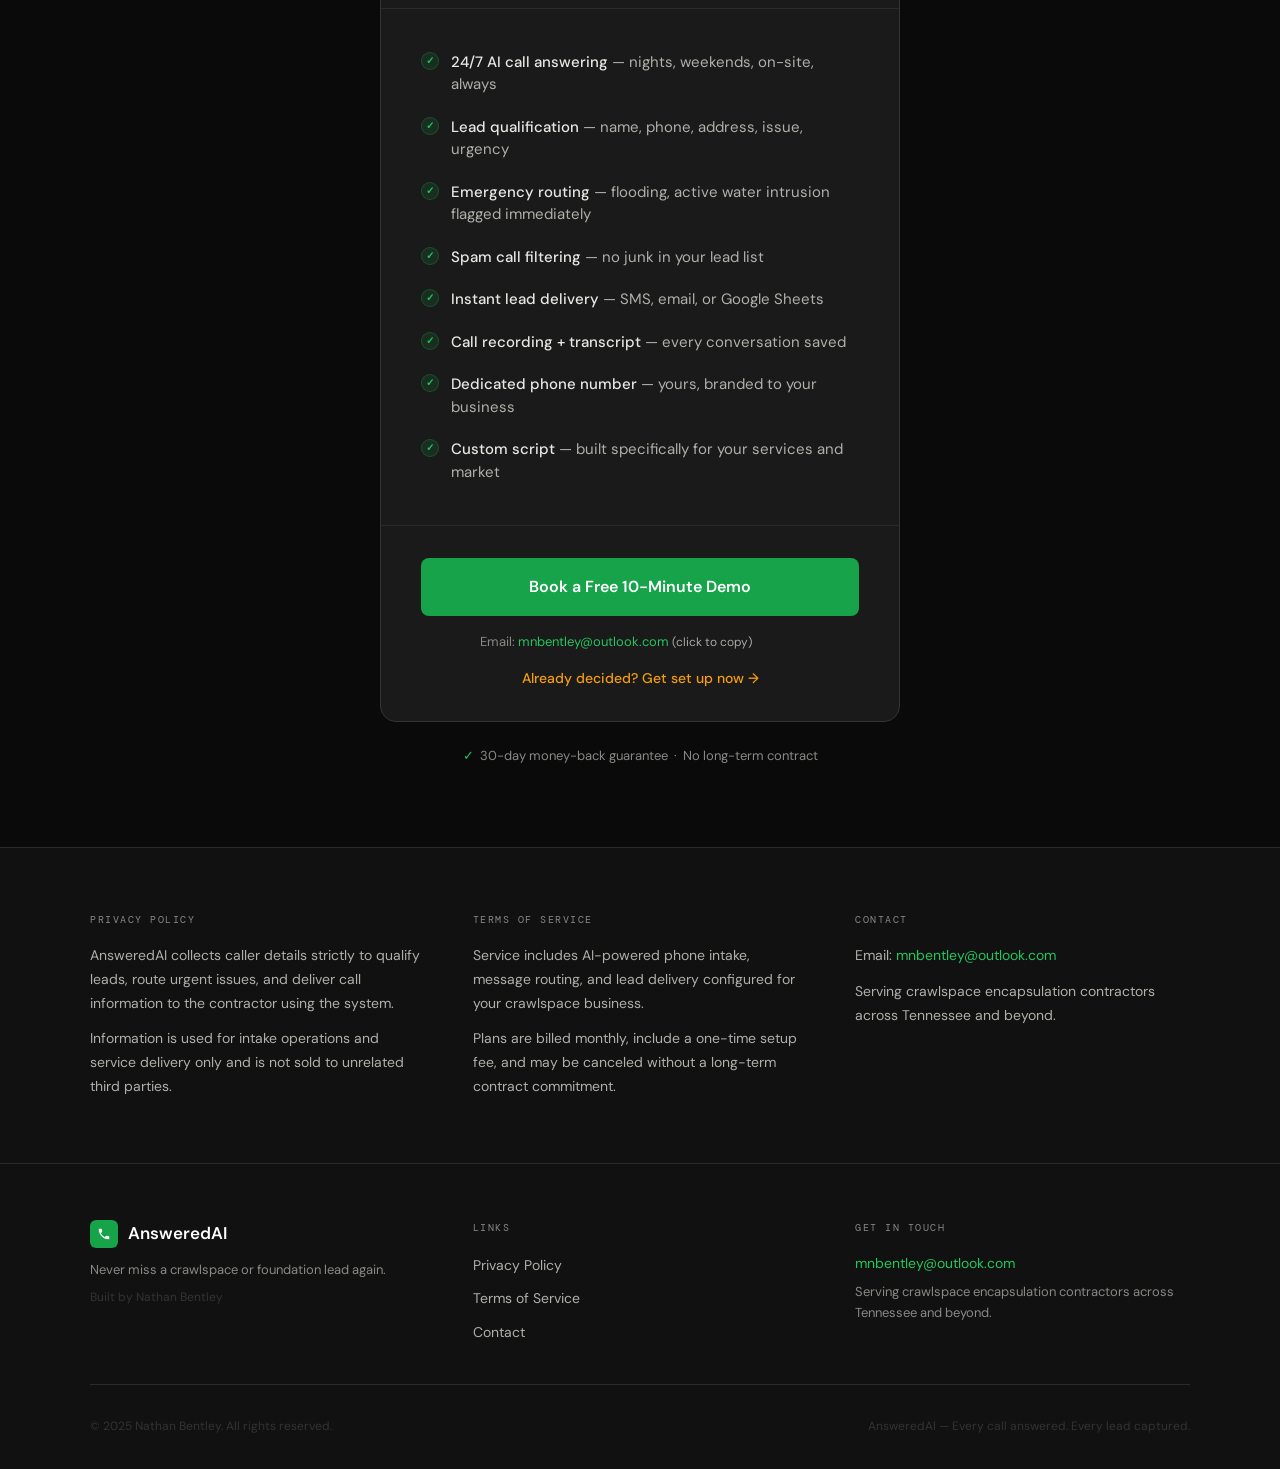
==== commit 486a7e31: "Fix email copy fallback" ====
--- a/phone-intake-landing/index.html
+++ b/phone-intake-landing/index.html
@@ -3,10 +3,21 @@
 <head>
 <meta charset="UTF-8">
 <meta name="viewport" content="width=device-width, initial-scale=1.0">
-<title>AnsweredAI — Every Call Answered. Every Lead Captured.</title>
-<link rel="preconnect" href="https://fonts.googleapis.com">
-<link rel="preconnect" href="https://fonts.gstatic.com" crossorigin>
-<link href="https://fonts.googleapis.com/css2?family=Bebas+Neue&family=DM+Sans:wght@300;400;500;600&family=DM+Mono:wght@400;500&display=swap" rel="stylesheet">
+  <meta name="description" content="AnsweredAI answers every call, qualifies every lead, and delivers opportunities instantly for crawlspace encapsulation contractors in Tennessee." />
+  <meta property="og:type" content="website" />
+  <meta property="og:title" content="AnsweredAI | AI Phone Intake for Crawlspace Contractors" />
+  <meta property="og:description" content="Every call answered. Every lead captured. Built for owner-operated crawlspace encapsulation contractors in Tennessee." />
+  <meta property="og:image" content="https://yourdomain.com/social-preview.png" />
+  <meta property="og:url" content="https://yourdomain.com" />
+  <meta name="twitter:card" content="summary_large_image" />
+  <meta name="twitter:title" content="AnsweredAI | AI Phone Intake for Crawlspace Contractors" />
+  <meta name="twitter:description" content="Every call answered. Every lead captured for crawlspace encapsulation contractors in Tennessee and beyond." />
+  <meta name="twitter:image" content="https://yourdomain.com/social-preview.png" />
+  <title>AnsweredAI | Every call answered. Every lead captured.</title>
+  <link rel="preconnect" href="https://fonts.googleapis.com">
+  <link rel="preconnect" href="https://fonts.gstatic.com" crossorigin>
+  <link href="https://fonts.googleapis.com/css2?family=Bebas+Neue&family=DM+Sans:wght@300;400;500;600&family=DM+Mono:wght@400;500&display=swap" rel="stylesheet">
+  <link rel="icon" type="image/png" href="favicon.png" />
 <style>
   *, *::before, *::after { box-sizing: border-box; margin: 0; padding: 0; }
 
@@ -340,6 +351,47 @@
     font-size: 14px;
   }
 
+  .priority-badge-row {
+    display: flex;
+    flex-wrap: wrap;
+    gap: 8px;
+    margin-top: 10px;
+  }
+
+  .priority-high,
+  .priority-medium,
+  .priority-low {
+    display: inline-flex;
+    align-items: center;
+    padding: 4px 10px;
+    border-radius: 999px;
+    border: 1px solid;
+    font-family: 'DM Mono', monospace;
+    font-size: 10px;
+    font-weight: 700;
+    letter-spacing: 0.8px;
+    line-height: 1;
+    text-transform: uppercase;
+  }
+
+  .priority-high {
+    background: rgba(127, 29, 29, 0.45);
+    border-color: rgba(252, 165, 165, 0.5);
+    color: #fecaca;
+  }
+
+  .priority-medium {
+    background: rgba(120, 53, 15, 0.45);
+    border-color: rgba(253, 230, 138, 0.42);
+    color: #fde68a;
+  }
+
+  .priority-low {
+    background: rgba(20, 83, 45, 0.45);
+    border-color: rgba(134, 239, 172, 0.42);
+    color: #bbf7d0;
+  }
+
   /* STATS BAR */
   .stats-bar {
     background: var(--off-black);
@@ -489,6 +541,7 @@
     position: relative;
     padding-bottom: 56.25%;
     height: 0;
+    min-height: 300px;
     border-radius: 12px;
     overflow: hidden;
     border: 1px solid var(--border-light);
@@ -664,6 +717,26 @@
     text-decoration: underline;
   }
 
+  .copy-email-hint {
+    color: var(--muted-light);
+    font-size: 0.92em;
+  }
+
+  .copy-email {
+    cursor: pointer;
+  }
+
+  .copy-toast {
+    display: inline-block;
+    margin-left: 6px;
+    font-size: 11px;
+    color: var(--green-light);
+    opacity: 0;
+    transition: opacity 0.3s;
+    font-family: 'DM Mono', monospace;
+  }
+  .copy-toast.show { opacity: 1; }
+
   .pricing-guarantee {
     text-align: center;
     margin-top: 1.5rem;
@@ -678,14 +751,15 @@
   .pricing-secondary-cta {
     display: block;
     text-align: center;
-    margin-top: 10px;
-    font-size: 13px;
-    color: var(--muted);
+    margin-top: 14px;
+    font-size: 14px;
+    color: var(--amber);
     text-decoration: none;
     transition: color 0.15s;
-  }
-
-  .pricing-secondary-cta:hover { color: var(--text-secondary); }
+    font-weight: 500;
+  }
+
+  .pricing-secondary-cta:hover { color: var(--amber-light); }
 
   /* FOOTER */
   footer {
@@ -786,11 +860,22 @@
     color: var(--green-light);
     text-decoration: none;
     font-size: 14px;
-    display: block;
+    display: inline-block;
+  }
+
+  .footer-contact-email:hover { text-decoration: underline; }
+
+  .footer-contact-row {
+    display: flex;
+    align-items: center;
+    flex-wrap: wrap;
+    gap: 0;
     margin-bottom: 8px;
   }
 
-  .footer-contact-email:hover { text-decoration: underline; }
+  .footer-contact-row .copy-toast {
+    margin-left: 8px;
+  }
 
   .footer-contact-service {
     font-size: 13px;
@@ -856,6 +941,8 @@
 </style>
 </head>
 <body>
+
+<a class="skip-link" href="#main" style="position:absolute;left:-9999px;top:0;background:var(--green);color:white;padding:8px 16px;z-index:9999;border-radius:0 0 6px 0;font-size:14px;">Skip to content</a>
 
 <!-- NAV -->
 <nav>
@@ -869,6 +956,7 @@
 </nav>
 
 <!-- HERO -->
+<main id="main">
 <section class="hero">
   <div class="hero-inner">
     <div class="hero-content">
@@ -886,7 +974,7 @@
           <svg viewBox="0 0 24 24" fill="none" stroke="currentColor" stroke-width="2.5"><path d="M8 12h.01M12 12h.01M16 12h.01M21 12c0 4.418-4.03 8-9 8a9.863 9.863 0 01-4.255-.949L3 20l1.395-3.72C3.512 15.042 3 13.574 3 12c0-4.418 4.03-8 9-8s9 3.582 9 8z"/></svg>
           Book a Free 10-Minute Demo
         </a>
-        <a href="#pricing" class="btn-secondary">Already ready? Get set up today</a>
+        <a href="https://buy.stripe.com/eVq7sKauSaXr9Ei1E37kc06" target="_blank" rel="noopener" class="btn-secondary">Already ready? Get set up today</a>
       </div>
       <div class="hero-trust">
         <div class="trust-item">
@@ -924,6 +1012,11 @@
         <div class="card-feature-text">
           <strong>Urgency level</strong>
           Active flooding flagged as emergency
+          <div class="priority-badge-row" aria-label="Priority examples">
+            <span class="priority-high">High Priority</span>
+            <span class="priority-medium">Medium Priority</span>
+            <span class="priority-low">Low Priority</span>
+          </div>
         </div>
       </div>
       <div class="card-feature">
@@ -1001,7 +1094,7 @@
     </div>
     <div class="video-wrapper">
       <iframe
-        src="https://www.loom.com/embed/your-loom-id-here"
+        src="https://www.loom.com/embed/12f3e330331041a691b1dd29a1fb21e3"
         frameborder="0"
         webkitallowfullscreen
         mozallowfullscreen
@@ -1069,9 +1162,9 @@
           Book a Free 10-Minute Demo
         </a>
         <p class="pricing-demo-note">
-          Email: <a href="mailto:mnbentley@outlook.com">mnbentley@outlook.com</a>
+          Email: <a href="#" class="copy-email" data-email="mnbentley@outlook.com">mnbentley@outlook.com</a> <span class="copy-email-hint">(click to copy)</span><span class="copy-toast" id="toast-pricing">copied</span>
         </p>
-        <a href="YOUR_STRIPE_LINK_HERE" class="pricing-secondary-cta">
+        <a href="https://buy.stripe.com/eVq7sKauSaXr9Ei1E37kc06" target="_blank" rel="noopener" class="pricing-secondary-cta">
           Already decided? Get set up now →
         </a>
       </div>
@@ -1082,6 +1175,28 @@
     </p>
   </div>
 </section>
+
+<!-- LEGAL / CONTACT -->
+<section style="background: var(--off-black); border-top: 1px solid var(--border); padding: 4rem 2rem;">
+  <div class="section-inner" style="display: grid; grid-template-columns: repeat(3, 1fr); gap: 3rem;">
+    <article id="privacy">
+      <p style="font-family: 'DM Mono', monospace; font-size: 10px; letter-spacing: 1.5px; text-transform: uppercase; color: var(--muted); margin-bottom: 1rem;">Privacy Policy</p>
+      <p style="font-size: 14px; color: var(--text-secondary); line-height: 1.7; margin-bottom: 0.75rem;">AnsweredAI collects caller details strictly to qualify leads, route urgent issues, and deliver call information to the contractor using the system.</p>
+      <p style="font-size: 14px; color: var(--text-secondary); line-height: 1.7;">Information is used for intake operations and service delivery only and is not sold to unrelated third parties.</p>
+    </article>
+    <article id="terms">
+      <p style="font-family: 'DM Mono', monospace; font-size: 10px; letter-spacing: 1.5px; text-transform: uppercase; color: var(--muted); margin-bottom: 1rem;">Terms of Service</p>
+      <p style="font-size: 14px; color: var(--text-secondary); line-height: 1.7; margin-bottom: 0.75rem;">Service includes AI-powered phone intake, message routing, and lead delivery configured for your crawlspace business.</p>
+      <p style="font-size: 14px; color: var(--text-secondary); line-height: 1.7;">Plans are billed monthly, include a one-time setup fee, and may be canceled without a long-term contract commitment.</p>
+    </article>
+    <article id="contact">
+      <p style="font-family: 'DM Mono', monospace; font-size: 10px; letter-spacing: 1.5px; text-transform: uppercase; color: var(--muted); margin-bottom: 1rem;">Contact</p>
+      <p style="font-size: 14px; color: var(--text-secondary); line-height: 1.7; margin-bottom: 0.75rem;">Email: <a href="#" class="copy-email" data-email="mnbentley@outlook.com" style="color: var(--green-light); text-decoration: none;">mnbentley@outlook.com</a><span class="copy-toast">copied</span></p>
+      <p style="font-size: 14px; color: var(--text-secondary); line-height: 1.7;">Serving crawlspace encapsulation contractors across Tennessee and beyond.</p>
+    </article>
+  </div>
+</section>
+</main>
 
 <!-- FOOTER -->
 <footer>
@@ -1100,14 +1215,17 @@
       <div>
         <p class="footer-nav-title">Links</p>
         <ul class="footer-links">
-          <li><a href="#">Privacy Policy</a></li>
-          <li><a href="#">Terms of Service</a></li>
-          <li><a href="mailto:mnbentley@outlook.com">Contact</a></li>
+          <li><a href="#privacy">Privacy Policy</a></li>
+          <li><a href="#terms">Terms of Service</a></li>
+          <li><a href="#contact">Contact</a></li>
         </ul>
       </div>
       <div>
         <p class="footer-contact-title">Get in touch</p>
-        <a href="mailto:mnbentley@outlook.com" class="footer-contact-email">mnbentley@outlook.com</a>
+        <div class="footer-contact-row">
+          <a href="#" class="footer-contact-email copy-email" data-email="mnbentley@outlook.com">mnbentley@outlook.com</a>
+          <span class="copy-toast">copied</span>
+        </div>
         <p class="footer-contact-service">Serving crawlspace encapsulation contractors across Tennessee and beyond.</p>
       </div>
     </div>
@@ -1118,5 +1236,88 @@
   </div>
 </footer>
 
+<script src="script.js"></script>
+<script>
+  function showCopyToast(el) {
+    var toast = el.parentElement && el.parentElement.querySelector('.copy-toast');
+    if (!toast) {
+      toast = el.closest('.pricing-demo-note') && el.closest('.pricing-demo-note').querySelector('.copy-toast');
+    }
+    if (!toast) {
+      toast = document.querySelector('.copy-toast');
+    }
+    if (toast) {
+      toast.classList.add('show');
+      setTimeout(function() {
+        toast.classList.remove('show');
+      }, 2000);
+    }
+  }
+
+  function copyWithExecCommand(text) {
+    var textarea = document.createElement('textarea');
+    textarea.value = text;
+    textarea.setAttribute('readonly', '');
+    textarea.setAttribute('aria-hidden', 'true');
+    textarea.style.position = 'fixed';
+    textarea.style.top = '-9999px';
+    textarea.style.left = '-9999px';
+
+    document.body.appendChild(textarea);
+    textarea.focus();
+    textarea.select();
+
+    var copied = false;
+
+    try {
+      copied = document.execCommand('copy');
+    } catch (error) {
+      copied = false;
+    }
+
+    document.body.removeChild(textarea);
+    return copied;
+  }
+
+  function copyEmail(email) {
+    if (navigator.clipboard && typeof navigator.clipboard.writeText === 'function') {
+      return navigator.clipboard.writeText(email).then(function() {
+        return true;
+      }).catch(function() {
+        return copyWithExecCommand(email);
+      });
+    }
+
+    return Promise.resolve(copyWithExecCommand(email));
+  }
+
+  // Copy email to clipboard
+  document.querySelectorAll('.copy-email').forEach(function(el) {
+    el.addEventListener('click', function(e) {
+      e.preventDefault();
+
+      var email = this.getAttribute('data-email');
+
+      copyEmail(email).then(function(copied) {
+        if (copied) {
+          showCopyToast(el);
+          return;
+        }
+
+        window.location.href = 'mailto:' + email;
+      });
+    });
+  });
+
+  // Ensure all mailto buttons work as fallback
+  document.querySelectorAll('.btn-pricing').forEach(function(el) {
+    el.addEventListener('click', function(e) {
+      var href = this.getAttribute('href');
+      if (href && href.startsWith('mailto:')) {
+        window.location.href = href;
+      }
+    });
+  });
+</script>
 </body>
 </html>
